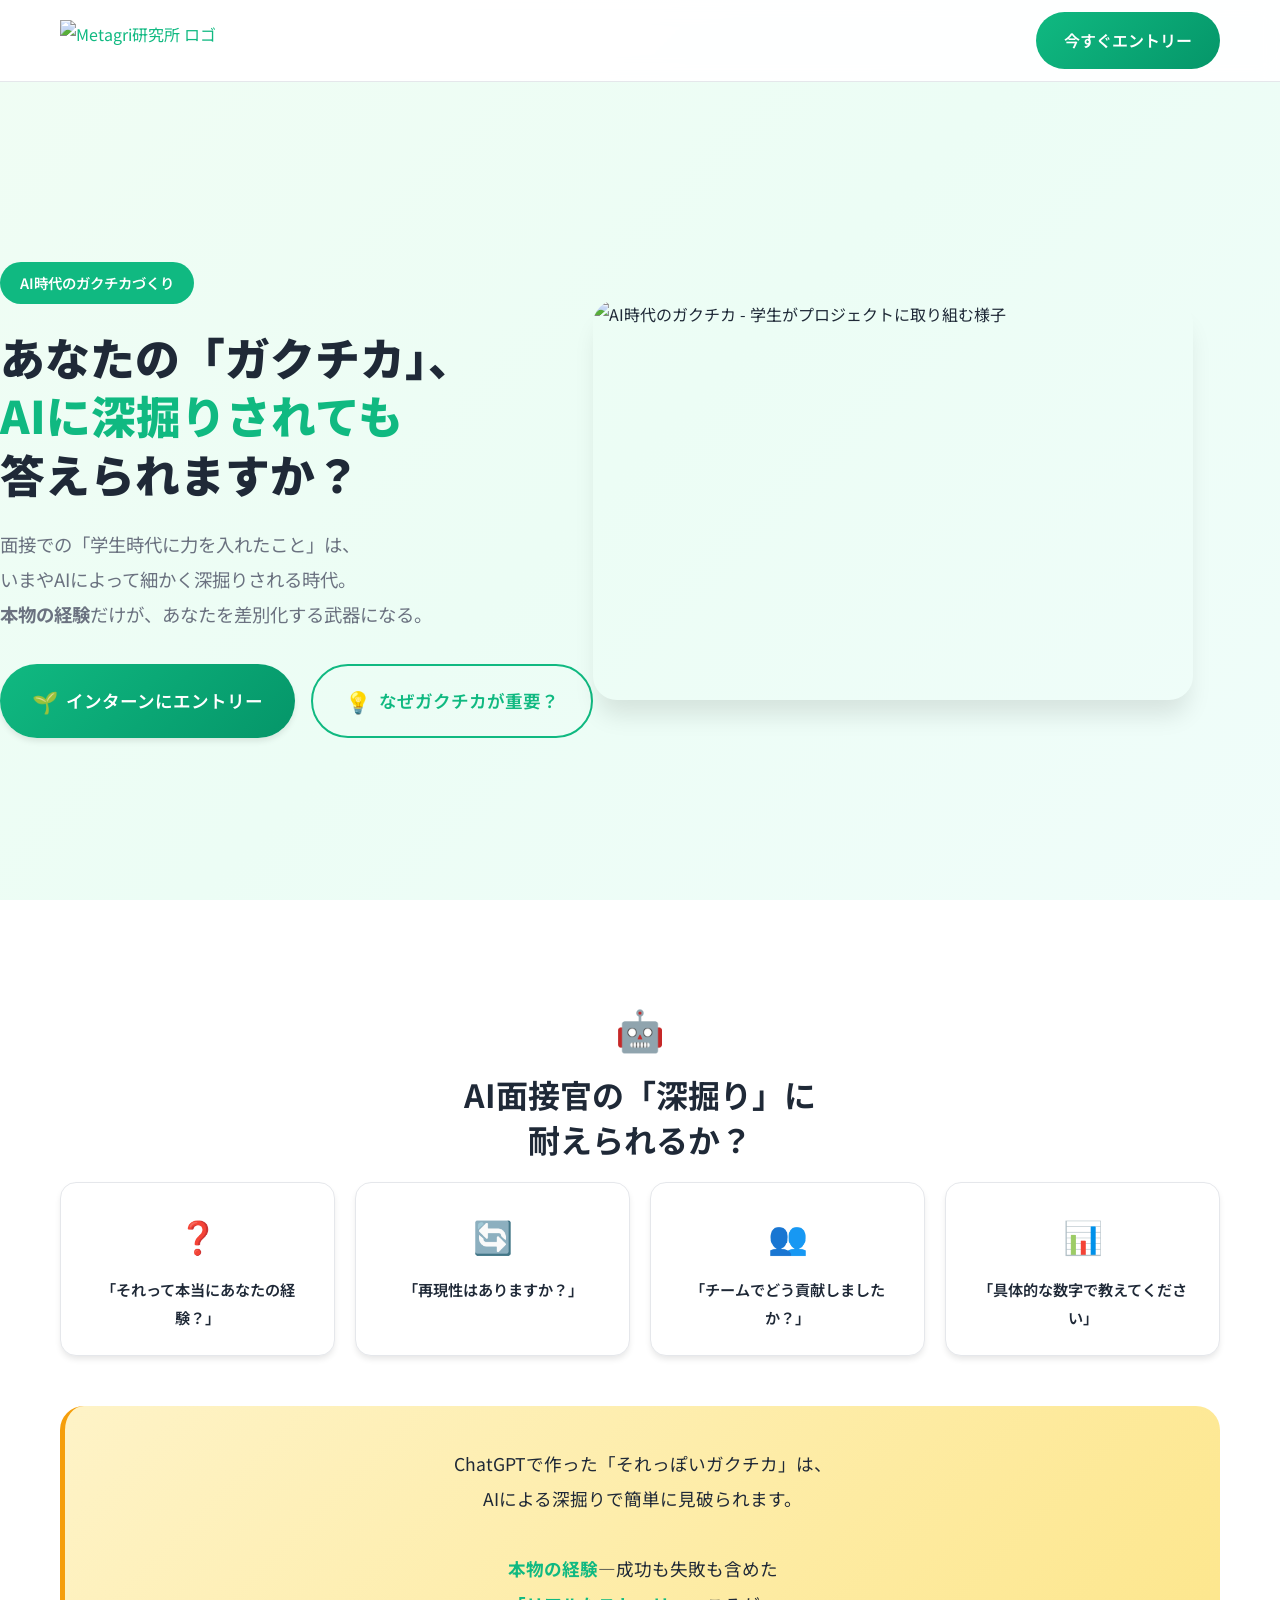
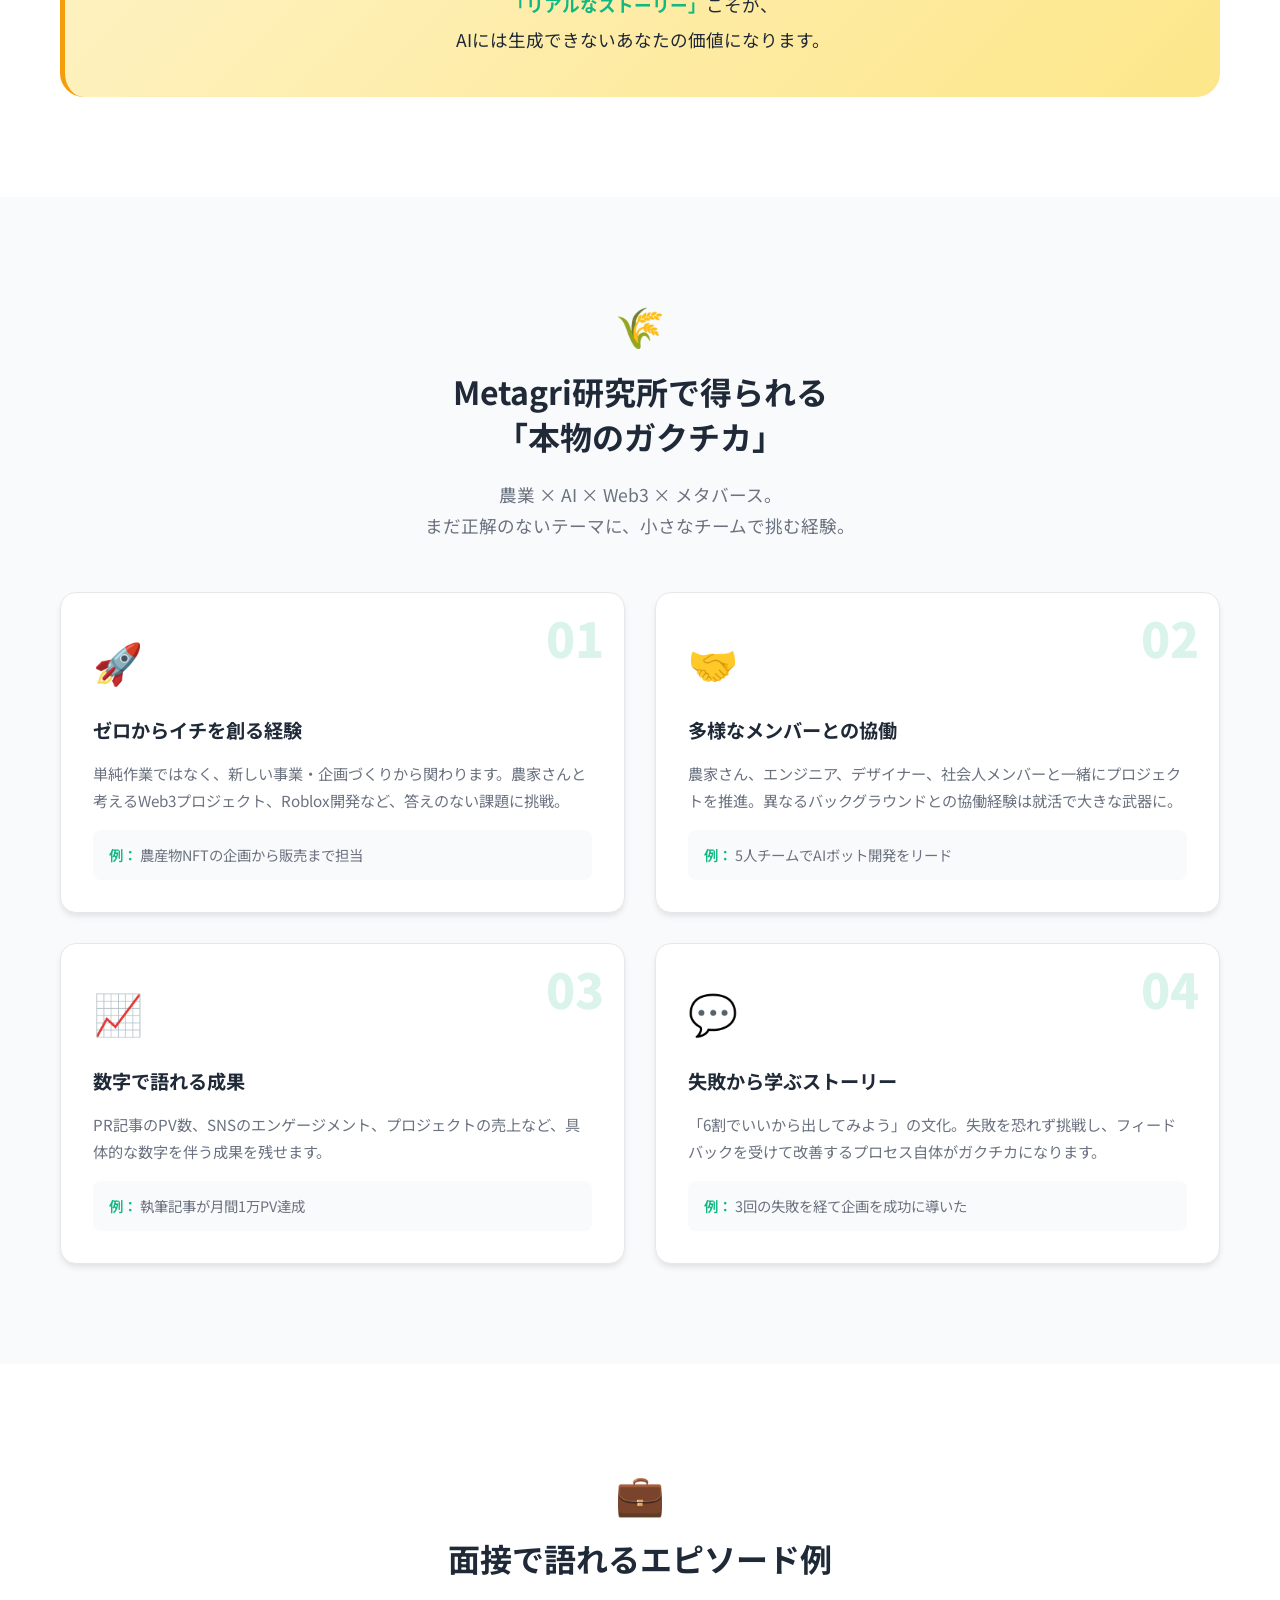
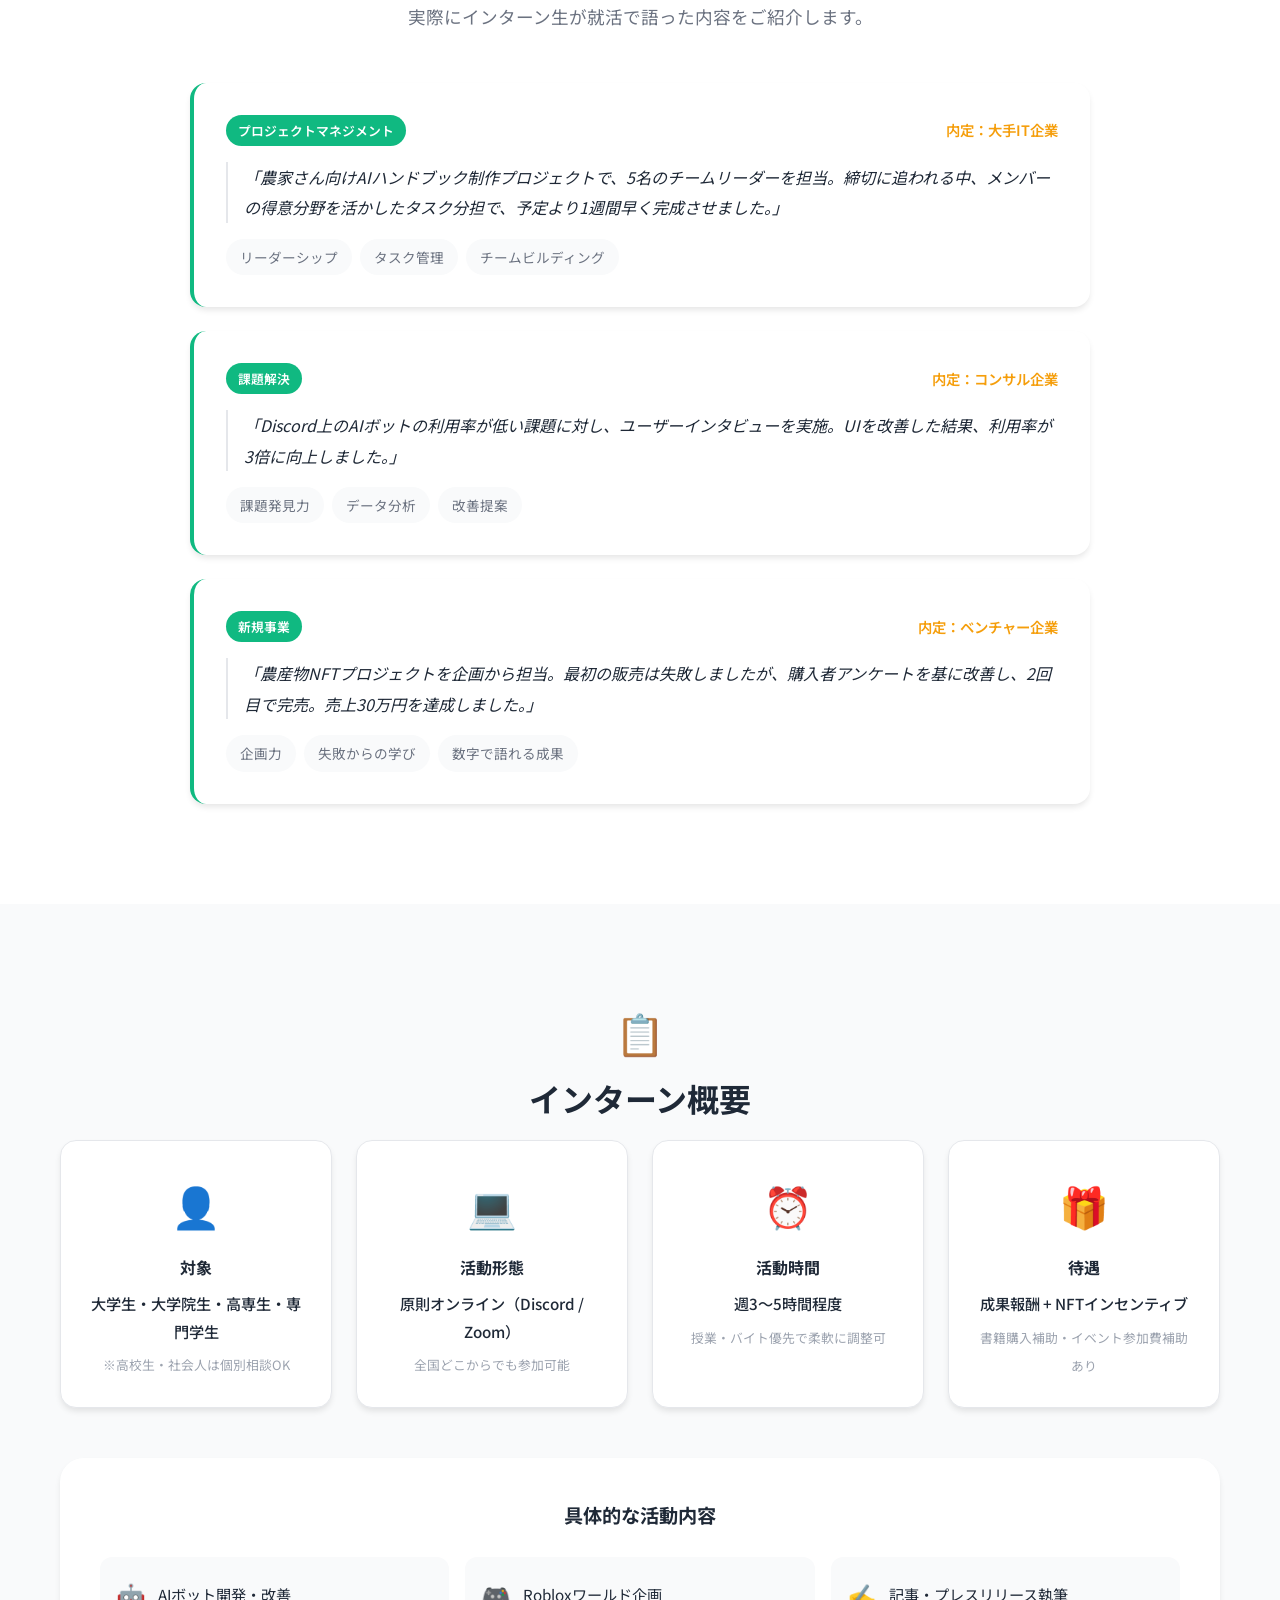
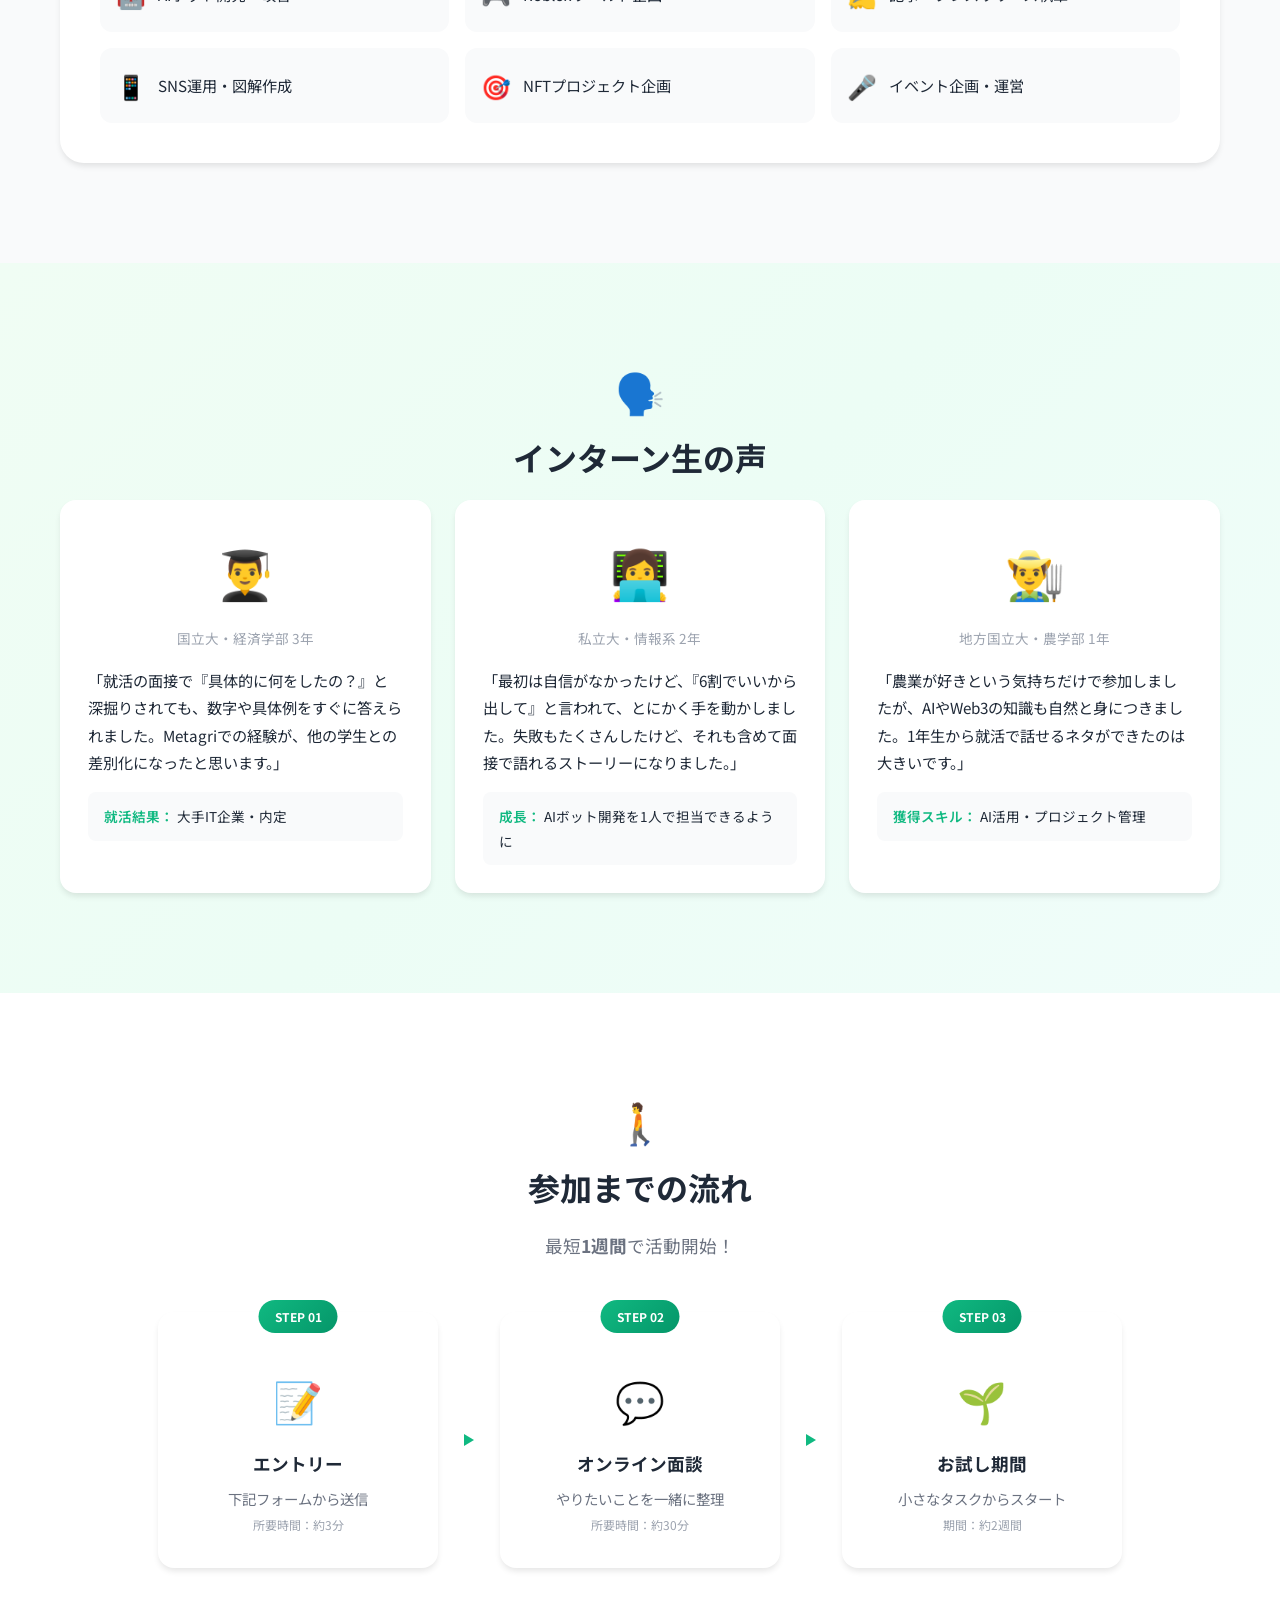
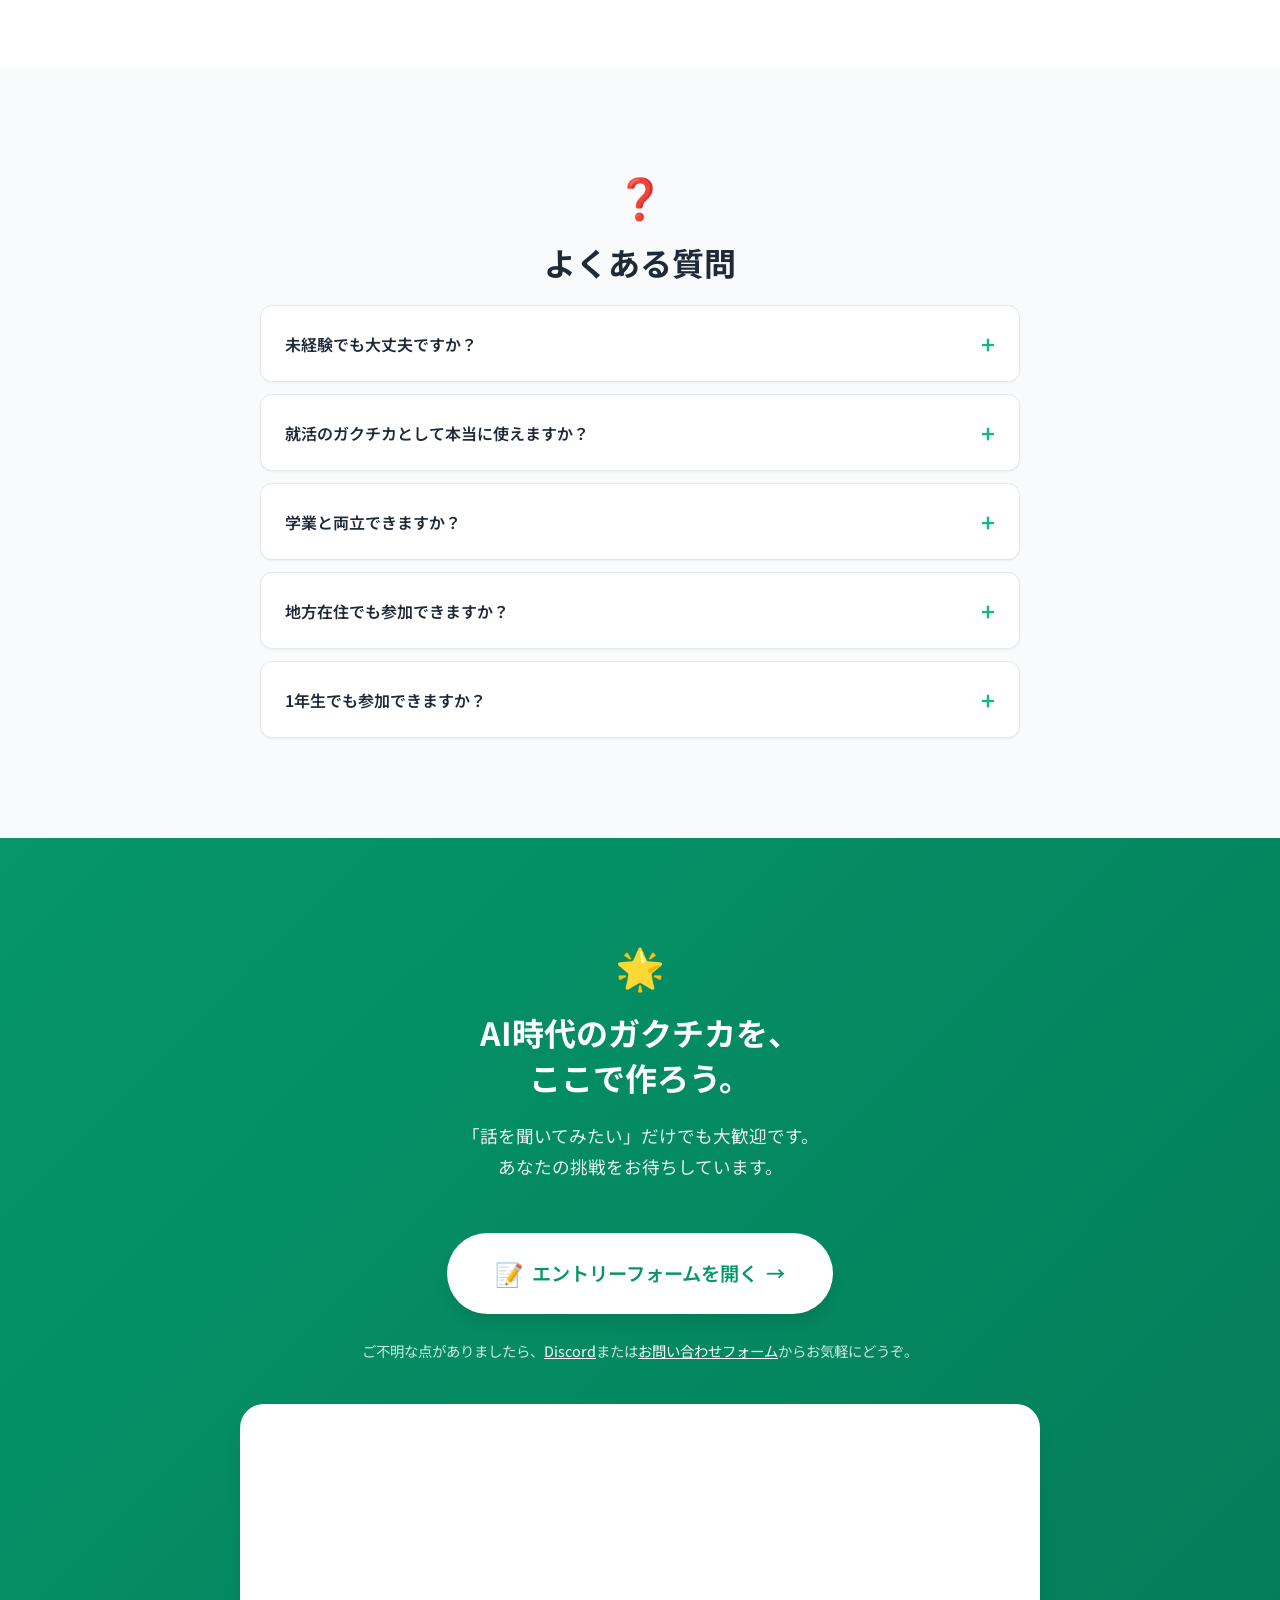
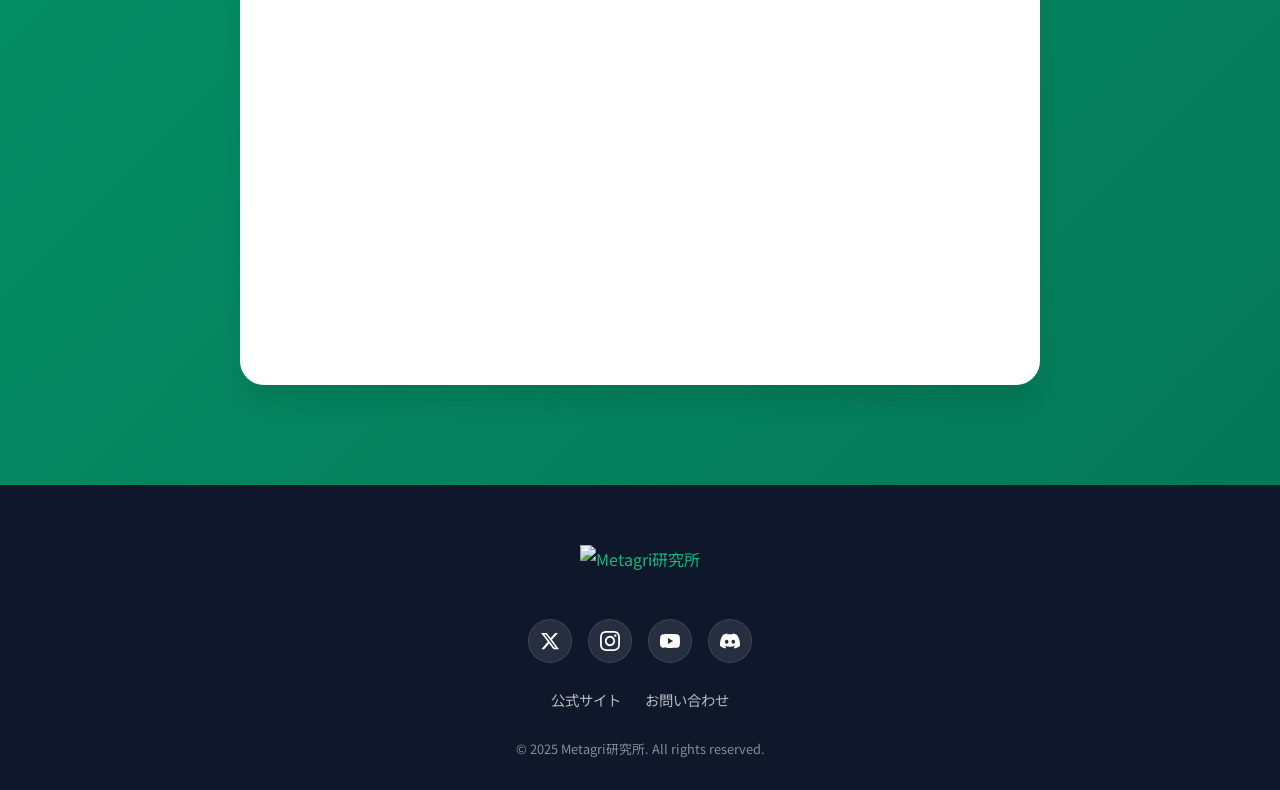
==== gakuchika-lp/index.html @ 8d885e93 "Add gakuchika LP for Vercel deployment New LP site for "AI時代のガクチカづくり" with: - index.html: Complete H" ====
<!DOCTYPE html>
<html lang="ja">
<head>
    <meta charset="UTF-8">
    <meta name="viewport" content="width=device-width, initial-scale=1.0, viewport-fit=cover">
    <meta name="theme-color" content="#10b981">

    <!-- SEO & Basic Meta -->
    <title>AI時代のガクチカづくり | Metagri研究所インターン</title>
    <meta name="description" content="AIに深掘りされても答えられる「本物のガクチカ」を。農業×AI×Web3の最前線で、成功も失敗も含めたリアルなストーリーを作りませんか？Metagri研究所の実践型インターン募集中。">
    <meta name="keywords" content="ガクチカ,インターン,農業,AI,Web3,就活,学生時代に力を入れたこと,Metagri">
    <link rel="canonical" href="https://gakuchika.metagri-labo.com/">
    <meta name="robots" content="index, follow, max-image-preview:large, max-snippet:-1, max-video-preview:-1">

    <!-- ファビコン設定 -->
    <link rel="icon" href="favicon.ico" type="image/x-icon">
    <link rel="icon" href="https://metagri-labo.com/wp-content/uploads/2025/06/7b4279d2e6a9adb876529df2fcc013c1.png" type="image/png">
    <link rel="apple-touch-icon" href="https://metagri-labo.com/wp-content/uploads/2025/06/7b4279d2e6a9adb876529df2fcc013c1.png">

    <!-- OGP (Open Graph Protocol) -->
    <meta property="og:title" content="AI時代のガクチカづくり | Metagri研究所インターン">
    <meta property="og:type" content="website">
    <meta property="og:url" content="https://gakuchika.metagri-labo.com/">
    <meta property="og:image" content="https://metagri-labo.com/wp-content/uploads/2025/12/9a6e4215eaa881688ca42432f5c3610c.jpeg">
    <meta property="og:description" content="AIに深掘りされても答えられる「本物のガクチカ」を。農業×AI×Web3の最前線で実践型インターン募集中。">
    <meta property="og:site_name" content="MetagriLabo">

    <!-- Twitter Card -->
    <meta name="twitter:card" content="summary_large_image">
    <meta name="twitter:title" content="AI時代のガクチカづくり | Metagri研究所インターン">
    <meta name="twitter:description" content="AIに深掘りされても答えられる「本物のガクチカ」を。農業×AI×Web3の最前線で実践型インターン募集中。">
    <meta name="twitter:image" content="https://metagri-labo.com/wp-content/uploads/2025/12/9a6e4215eaa881688ca42432f5c3610c.jpeg">

    <!-- パフォーマンス最適化 -->
    <link rel="dns-prefetch" href="https://metagri-labo.com">
    <link rel="preconnect" href="https://metagri-labo.com">
    <link rel="preconnect" href="https://fonts.googleapis.com">
    <link rel="preconnect" href="https://fonts.gstatic.com" crossorigin>

    <!-- Google Fonts -->
    <link href="https://fonts.googleapis.com/css2?family=Noto+Sans+JP:wght@400;500;700;900&display=swap" rel="stylesheet">

    <!-- 構造化データ（JSON-LD） - Organization Schema -->
    <script type="application/ld+json">
    {
      "@context": "https://schema.org",
      "@type": "Organization",
      "name": "Metagri研究所",
      "alternateName": "MetagriLabo",
      "url": "https://metagri-labo.com/",
      "logo": "https://metagri-labo.com/wp-content/uploads/2024/02/logo_metagri_green-2-e1707204625807.png",
      "description": "農業×AI×Web3で次世代の農業イノベーションを創造する研究組織",
      "sameAs": [
        "https://x.com/Metagrilabo",
        "https://www.instagram.com/metagrilabo/",
        "https://www.youtube.com/channel/UCAvDULnFToZUnMeMb_Ghhbg/"
      ],
      "contactPoint": {
        "@type": "ContactPoint",
        "contactType": "customer support",
        "url": "https://metagri-labo.com/contact/"
      }
    }
    </script>

    <!-- 構造化データ（JSON-LD） - JobPosting Schema -->
    <script type="application/ld+json">
    {
      "@context": "https://schema.org",
      "@type": "JobPosting",
      "title": "農業×AI実践インターン - AI時代のガクチカづくり",
      "description": "<p>Metagri研究所では、農業とAI、Web3を融合させた新しいビジネスを創造する大学生・大学院生向けの実践型インターンを募集しています。</p><p><b>主な活動内容:</b></p><ul><li>AIチャットボット開発・改善</li><li>Discord連携プロジェクト</li><li>SNS・コンテンツマーケティング</li><li>農家さんとの共創プロジェクト</li></ul><p>AI時代を「創造する側」になるための実践経験を積めます。</p>",
      "identifier": {
        "@type": "PropertyValue",
        "name": "Metagri研究所",
        "value": "gakuchika-intern-2025"
      },
      "datePosted": "2025-12-01",
      "validThrough": "2026-03-31",
      "employmentType": "INTERN",
      "hiringOrganization": {
        "@type": "Organization",
        "name": "Metagri研究所",
        "sameAs": "https://metagri-labo.com/",
        "logo": "https://metagri-labo.com/wp-content/uploads/2024/02/logo_metagri_green-2-e1707204625807.png"
      },
      "jobLocation": {
        "@type": "Place",
        "address": {
          "@type": "PostalAddress",
          "addressCountry": "JP"
        }
      },
      "jobLocationType": "TELECOMMUTE",
      "applicantLocationRequirements": {
        "@type": "Country",
        "name": "JP"
      },
      "baseSalary": {
        "@type": "MonetaryAmount",
        "currency": "JPY",
        "value": {
          "@type": "QuantitativeValue",
          "minValue": 1100,
          "maxValue": 2500,
          "unitText": "HOUR"
        }
      }
    }
    </script>

    <!-- パンくずリスト Schema -->
    <script type="application/ld+json">
    {
      "@context": "https://schema.org",
      "@type": "BreadcrumbList",
      "itemListElement": [
        {
          "@type": "ListItem",
          "position": 1,
          "name": "ホーム",
          "item": "https://metagri-labo.com/"
        },
        {
          "@type": "ListItem",
          "position": 2,
          "name": "インターン募集",
          "item": "https://metagri-labo.com/intern/"
        },
        {
          "@type": "ListItem",
          "position": 3,
          "name": "AI時代のガクチカづくり",
          "item": "https://gakuchika.metagri-labo.com/"
        }
      ]
    }
    </script>

    <link rel="stylesheet" href="style.css">
</head>
<body>

    <!-- ヘッダー -->
    <header class="site-header">
        <div class="header-container">
            <a href="https://metagri-labo.com/" target="_blank" class="logo-link" aria-label="Metagri研究所公式サイトへ">
                <img src="http://metagri-labo.com/wp-content/uploads/2024/07/e32fab8e2b2e9930531e7f8edffab72b.png" alt="Metagri研究所 ロゴ" class="logo-image">
            </a>
            <a href="#entry" class="btn btn-header">今すぐエントリー</a>
        </div>
    </header>

    <main>
        <!-- ヒーローセクション -->
        <section id="hero" class="hero-section">
            <div class="hero-content">
                <span class="hero-badge">AI時代のガクチカづくり</span>
                <h1 class="hero-title">
                    あなたの「ガクチカ」、<br>
                    <span class="highlight-text">AIに深掘りされても</span><br>
                    答えられますか？
                </h1>
                <p class="hero-description">
                    面接での「学生時代に力を入れたこと」は、<br>
                    いまやAIによって細かく深掘りされる時代。<br>
                    <strong>本物の経験</strong>だけが、あなたを差別化する武器になる。
                </p>
                <div class="hero-buttons">
                    <a href="#entry" class="btn btn-primary btn-large">
                        <span class="btn-icon">🌱</span>
                        インターンにエントリー
                    </a>
                    <a href="#why" class="btn btn-outline btn-large">
                        <span class="btn-icon">💡</span>
                        なぜガクチカが重要？
                    </a>
                </div>
            </div>
            <div class="hero-image">
                <img
                    src="https://metagri-labo.com/wp-content/uploads/2025/12/9a6e4215eaa881688ca42432f5c3610c.jpeg"
                    alt="AI時代のガクチカ - 学生がプロジェクトに取り組む様子"
                    width="600"
                    height="400"
                    loading="eager"
                >
            </div>
        </section>

        <!-- なぜガクチカが重要か -->
        <section id="why" class="section section-white">
            <div class="container">
                <h2 class="section-title">
                    <span class="title-icon">🤖</span>
                    AI面接官の「深掘り」に<br>耐えられるか？
                </h2>
                <div class="ai-questions">
                    <div class="question-card">
                        <div class="question-icon">❓</div>
                        <p class="question-text">「それって本当にあなたの経験？」</p>
                    </div>
                    <div class="question-card">
                        <div class="question-icon">🔄</div>
                        <p class="question-text">「再現性はありますか？」</p>
                    </div>
                    <div class="question-card">
                        <div class="question-icon">👥</div>
                        <p class="question-text">「チームでどう貢献しましたか？」</p>
                    </div>
                    <div class="question-card">
                        <div class="question-icon">📊</div>
                        <p class="question-text">「具体的な数字で教えてください」</p>
                    </div>
                </div>
                <div class="insight-box">
                    <p class="insight-text">
                        ChatGPTで作った「それっぽいガクチカ」は、<br>
                        AIによる深掘りで簡単に見破られます。<br><br>
                        <strong class="text-primary">本物の経験</strong>—成功も失敗も含めた<br>
                        <strong class="text-primary">「リアルなストーリー」</strong>こそが、<br>
                        AIには生成できないあなたの価値になります。
                    </p>
                </div>
            </div>
        </section>

        <!-- Metagriでの経験 -->
        <section id="experience" class="section section-gray">
            <div class="container">
                <h2 class="section-title">
                    <span class="title-icon">🌾</span>
                    Metagri研究所で得られる<br>「本物のガクチカ」
                </h2>
                <p class="section-lead">
                    農業 × AI × Web3 × メタバース。<br>
                    まだ正解のないテーマに、小さなチームで挑む経験。
                </p>

                <div class="experience-grid">
                    <article class="experience-card">
                        <div class="exp-number">01</div>
                        <div class="exp-icon">🚀</div>
                        <h3>ゼロからイチを創る経験</h3>
                        <p>単純作業ではなく、新しい事業・企画づくりから関わります。農家さんと考えるWeb3プロジェクト、Roblox開発など、答えのない課題に挑戦。</p>
                        <div class="exp-example">
                            <span class="example-label">例：</span>
                            <span class="example-text">農産物NFTの企画から販売まで担当</span>
                        </div>
                    </article>

                    <article class="experience-card">
                        <div class="exp-number">02</div>
                        <div class="exp-icon">🤝</div>
                        <h3>多様なメンバーとの協働</h3>
                        <p>農家さん、エンジニア、デザイナー、社会人メンバーと一緒にプロジェクトを推進。異なるバックグラウンドとの協働経験は就活で大きな武器に。</p>
                        <div class="exp-example">
                            <span class="example-label">例：</span>
                            <span class="example-text">5人チームでAIボット開発をリード</span>
                        </div>
                    </article>

                    <article class="experience-card">
                        <div class="exp-number">03</div>
                        <div class="exp-icon">📈</div>
                        <h3>数字で語れる成果</h3>
                        <p>PR記事のPV数、SNSのエンゲージメント、プロジェクトの売上など、具体的な数字を伴う成果を残せます。</p>
                        <div class="exp-example">
                            <span class="example-label">例：</span>
                            <span class="example-text">執筆記事が月間1万PV達成</span>
                        </div>
                    </article>

                    <article class="experience-card">
                        <div class="exp-number">04</div>
                        <div class="exp-icon">💬</div>
                        <h3>失敗から学ぶストーリー</h3>
                        <p>「6割でいいから出してみよう」の文化。失敗を恐れず挑戦し、フィードバックを受けて改善するプロセス自体がガクチカになります。</p>
                        <div class="exp-example">
                            <span class="example-label">例：</span>
                            <span class="example-text">3回の失敗を経て企画を成功に導いた</span>
                        </div>
                    </article>
                </div>
            </div>
        </section>

        <!-- 面接で語れるエピソード例 -->
        <section id="episodes" class="section section-white">
            <div class="container">
                <h2 class="section-title">
                    <span class="title-icon">💼</span>
                    面接で語れるエピソード例
                </h2>
                <p class="section-lead">
                    実際にインターン生が就活で語った内容をご紹介します。
                </p>

                <div class="episode-list">
                    <article class="episode-card">
                        <div class="episode-header">
                            <span class="episode-tag">プロジェクトマネジメント</span>
                            <span class="episode-result">内定：大手IT企業</span>
                        </div>
                        <blockquote class="episode-quote">
                            「農家さん向けAIハンドブック制作プロジェクトで、5名のチームリーダーを担当。締切に追われる中、メンバーの得意分野を活かしたタスク分担で、予定より1週間早く完成させました。」
                        </blockquote>
                        <div class="episode-points">
                            <span class="point-item">リーダーシップ</span>
                            <span class="point-item">タスク管理</span>
                            <span class="point-item">チームビルディング</span>
                        </div>
                    </article>

                    <article class="episode-card">
                        <div class="episode-header">
                            <span class="episode-tag">課題解決</span>
                            <span class="episode-result">内定：コンサル企業</span>
                        </div>
                        <blockquote class="episode-quote">
                            「Discord上のAIボットの利用率が低い課題に対し、ユーザーインタビューを実施。UIを改善した結果、利用率が3倍に向上しました。」
                        </blockquote>
                        <div class="episode-points">
                            <span class="point-item">課題発見力</span>
                            <span class="point-item">データ分析</span>
                            <span class="point-item">改善提案</span>
                        </div>
                    </article>

                    <article class="episode-card">
                        <div class="episode-header">
                            <span class="episode-tag">新規事業</span>
                            <span class="episode-result">内定：ベンチャー企業</span>
                        </div>
                        <blockquote class="episode-quote">
                            「農産物NFTプロジェクトを企画から担当。最初の販売は失敗しましたが、購入者アンケートを基に改善し、2回目で完売。売上30万円を達成しました。」
                        </blockquote>
                        <div class="episode-points">
                            <span class="point-item">企画力</span>
                            <span class="point-item">失敗からの学び</span>
                            <span class="point-item">数字で語れる成果</span>
                        </div>
                    </article>
                </div>
            </div>
        </section>

        <!-- インターン概要 -->
        <section id="overview" class="section section-gray">
            <div class="container">
                <h2 class="section-title">
                    <span class="title-icon">📋</span>
                    インターン概要
                </h2>

                <div class="overview-grid">
                    <div class="overview-card">
                        <div class="ov-icon">👤</div>
                        <h3>対象</h3>
                        <p>大学生・大学院生・高専生・専門学生</p>
                        <small>※高校生・社会人は個別相談OK</small>
                    </div>
                    <div class="overview-card">
                        <div class="ov-icon">💻</div>
                        <h3>活動形態</h3>
                        <p>原則オンライン（Discord / Zoom）</p>
                        <small>全国どこからでも参加可能</small>
                    </div>
                    <div class="overview-card">
                        <div class="ov-icon">⏰</div>
                        <h3>活動時間</h3>
                        <p>週3〜5時間程度</p>
                        <small>授業・バイト優先で柔軟に調整可</small>
                    </div>
                    <div class="overview-card">
                        <div class="ov-icon">🎁</div>
                        <h3>待遇</h3>
                        <p>成果報酬 + NFTインセンティブ</p>
                        <small>書籍購入補助・イベント参加費補助あり</small>
                    </div>
                </div>

                <div class="activities-section">
                    <h3 class="activities-title">具体的な活動内容</h3>
                    <div class="activities-grid">
                        <div class="activity-item">
                            <span class="act-icon">🤖</span>
                            <span class="act-text">AIボット開発・改善</span>
                        </div>
                        <div class="activity-item">
                            <span class="act-icon">🎮</span>
                            <span class="act-text">Robloxワールド企画</span>
                        </div>
                        <div class="activity-item">
                            <span class="act-icon">✍️</span>
                            <span class="act-text">記事・プレスリリース執筆</span>
                        </div>
                        <div class="activity-item">
                            <span class="act-icon">📱</span>
                            <span class="act-text">SNS運用・図解作成</span>
                        </div>
                        <div class="activity-item">
                            <span class="act-icon">🎯</span>
                            <span class="act-text">NFTプロジェクト企画</span>
                        </div>
                        <div class="activity-item">
                            <span class="act-icon">🎤</span>
                            <span class="act-text">イベント企画・運営</span>
                        </div>
                    </div>
                </div>
            </div>
        </section>

        <!-- インターン生の声 -->
        <section id="voices" class="section section-green">
            <div class="container">
                <h2 class="section-title dark-title">
                    <span class="title-icon">🗣️</span>
                    インターン生の声
                </h2>

                <div class="voices-grid">
                    <article class="voice-card">
                        <div class="voice-avatar">👨‍🎓</div>
                        <div class="voice-meta">国立大・経済学部 3年</div>
                        <blockquote class="voice-comment">
                            「就活の面接で『具体的に何をしたの？』と深掘りされても、数字や具体例をすぐに答えられました。Metagriでの経験が、他の学生との差別化になったと思います。」
                        </blockquote>
                        <div class="voice-result">
                            <span class="result-label">就活結果：</span>
                            <span class="result-text">大手IT企業・内定</span>
                        </div>
                    </article>

                    <article class="voice-card">
                        <div class="voice-avatar">👩‍💻</div>
                        <div class="voice-meta">私立大・情報系 2年</div>
                        <blockquote class="voice-comment">
                            「最初は自信がなかったけど、『6割でいいから出して』と言われて、とにかく手を動かしました。失敗もたくさんしたけど、それも含めて面接で語れるストーリーになりました。」
                        </blockquote>
                        <div class="voice-result">
                            <span class="result-label">成長：</span>
                            <span class="result-text">AIボット開発を1人で担当できるように</span>
                        </div>
                    </article>

                    <article class="voice-card">
                        <div class="voice-avatar">👨‍🌾</div>
                        <div class="voice-meta">地方国立大・農学部 1年</div>
                        <blockquote class="voice-comment">
                            「農業が好きという気持ちだけで参加しましたが、AIやWeb3の知識も自然と身につきました。1年生から就活で話せるネタができたのは大きいです。」
                        </blockquote>
                        <div class="voice-result">
                            <span class="result-label">獲得スキル：</span>
                            <span class="result-text">AI活用・プロジェクト管理</span>
                        </div>
                    </article>
                </div>
            </div>
        </section>

        <!-- 参加の流れ -->
        <section id="flow" class="section section-white">
            <div class="container">
                <h2 class="section-title">
                    <span class="title-icon">🚶</span>
                    参加までの流れ
                </h2>
                <p class="section-lead">
                    最短<strong>1週間</strong>で活動開始！
                </p>

                <div class="flow-steps">
                    <div class="step">
                        <div class="step-number">STEP 01</div>
                        <div class="step-icon">📝</div>
                        <h3>エントリー</h3>
                        <p>下記フォームから送信<br><small>所要時間：約3分</small></p>
                    </div>
                    <div class="step-arrow"></div>
                    <div class="step">
                        <div class="step-number">STEP 02</div>
                        <div class="step-icon">💬</div>
                        <h3>オンライン面談</h3>
                        <p>やりたいことを一緒に整理<br><small>所要時間：約30分</small></p>
                    </div>
                    <div class="step-arrow"></div>
                    <div class="step">
                        <div class="step-number">STEP 03</div>
                        <div class="step-icon">🌱</div>
                        <h3>お試し期間</h3>
                        <p>小さなタスクからスタート<br><small>期間：約2週間</small></p>
                    </div>
                </div>
            </div>
        </section>

        <!-- FAQ -->
        <section id="faq" class="section section-gray">
            <div class="container container-narrow">
                <h2 class="section-title">
                    <span class="title-icon">❓</span>
                    よくある質問
                </h2>

                <div class="faq-list">
                    <div class="faq-item">
                        <button class="faq-question" aria-expanded="false">
                            <span>未経験でも大丈夫ですか？</span>
                            <span class="faq-icon">+</span>
                        </button>
                        <div class="faq-answer">
                            <p><strong>はい、大丈夫です！</strong>「学びたい」という意欲を最重視しています。AIもWeb3も農業も初めてという方が多く参加しています。</p>
                        </div>
                    </div>

                    <div class="faq-item">
                        <button class="faq-question" aria-expanded="false">
                            <span>就活のガクチカとして本当に使えますか？</span>
                            <span class="faq-icon">+</span>
                        </button>
                        <div class="faq-answer">
                            <p><strong>実際に多くの先輩が就活で活用しています。</strong>「具体的な数字」「チームでの役割」「失敗から学んだこと」など、面接官が聞きたい要素が自然と揃います。</p>
                        </div>
                    </div>

                    <div class="faq-item">
                        <button class="faq-question" aria-expanded="false">
                            <span>学業と両立できますか？</span>
                            <span class="faq-icon">+</span>
                        </button>
                        <div class="faq-answer">
                            <p><strong>可能です。</strong>週3〜5時間が目安で、テスト期間や就活期間は柔軟に調整できます。学業を最優先にしてください。</p>
                        </div>
                    </div>

                    <div class="faq-item">
                        <button class="faq-question" aria-expanded="false">
                            <span>地方在住でも参加できますか？</span>
                            <span class="faq-icon">+</span>
                        </button>
                        <div class="faq-answer">
                            <p><strong>はい、完全オンラインで活動可能です。</strong>Discordを中心にコミュニケーションを取るため、場所を選びません。</p>
                        </div>
                    </div>

                    <div class="faq-item">
                        <button class="faq-question" aria-expanded="false">
                            <span>1年生でも参加できますか？</span>
                            <span class="faq-icon">+</span>
                        </button>
                        <div class="faq-answer">
                            <p><strong>もちろん歓迎です！</strong>早くから経験を積むことで、就活時に強力なガクチカを持つことができます。</p>
                        </div>
                    </div>
                </div>
            </div>
        </section>

        <!-- エントリー -->
        <section id="entry" class="section section-cta">
            <div class="container">
                <h2 class="section-title white-title">
                    <span class="title-icon">🌟</span>
                    AI時代のガクチカを、<br>ここで作ろう。
                </h2>
                <p class="section-lead white-lead">
                    「話を聞いてみたい」だけでも大歓迎です。<br>
                    あなたの挑戦をお待ちしています。
                </p>

                <div class="cta-button-wrapper">
                    <a
                        href="https://airtable.com/appPPewGpuBwRWIU3/shrkBKIBffur9GZu4"
                        target="_blank"
                        rel="noopener noreferrer"
                        class="btn btn-white btn-xl"
                    >
                        <span class="btn-icon">📝</span>
                        エントリーフォームを開く
                        <span class="btn-arrow">→</span>
                    </a>
                </div>

                <p class="cta-note">
                    ご不明な点がありましたら、<a href="https://discord.gg/hyw3AkKa8e" target="_blank" rel="noopener">Discord</a>または<a href="https://metagri-labo.com/contact/" target="_blank" rel="noopener">お問い合わせフォーム</a>からお気軽にどうぞ。
                </p>

                <div class="iframe-wrapper">
                    <iframe
                        class="airtable-embed"
                        src="https://airtable.com/embed/appPPewGpuBwRWIU3/shrvWezoyaYUziuRw"
                        frameborder="0"
                        width="100%"
                        height="533"
                        title="エントリーフォーム"
                        loading="lazy"
                    ></iframe>
                </div>
            </div>
        </section>
    </main>

    <!-- フッター -->
    <footer class="site-footer">
        <div class="footer-container">
            <div class="footer-logo">
                <a href="https://metagri-labo.com/" target="_blank" class="logo-link" aria-label="Metagri研究所公式サイトへ">
                    <img src="https://metagri-labo.com/wp-content/uploads/2025/06/7b4279d2e6a9adb876529df2fcc013c1.png" alt="Metagri研究所" class="footer-logo-img">
                </a>
            </div>

            <div class="social-links">
                <a href="https://x.com/Metagrilabo" target="_blank" aria-label="X (Twitter)" class="social-icon">
                    <svg fill="currentColor" viewBox="0 0 24 24"><path d="M18.244 2.25h3.308l-7.227 8.26 8.502 11.24H16.17l-5.214-6.817L4.99 21.75H1.68l7.73-8.835L1.254 2.25H8.08l4.713 6.231zm-1.161 17.52h1.833L7.084 4.126H5.117z"/></svg>
                </a>
                <a href="https://www.instagram.com/metagrilabo/" target="_blank" aria-label="Instagram" class="social-icon">
                    <svg fill="currentColor" viewBox="0 0 24 24"><path d="M12 2.163c3.204 0 3.584.012 4.85.07 3.252.148 4.771 1.691 4.919 4.919.058 1.265.069 1.645.069 4.849 0 3.205-.012 3.584-.069 4.849-.149 3.225-1.664 4.771-4.919 4.919-1.266.058-1.644.07-4.85.07-3.204 0-3.584-.012-4.849-.07-3.26-.149-4.771-1.699-4.919-4.92-.058-1.265-.07-1.644-.07-4.849 0-3.204.013-3.583.07-4.849.149-3.227 1.664-4.771 4.919-4.919 1.266-.057 1.645-.069 4.849-.069zm0-2.163c-3.259 0-3.667.014-4.947.072-4.358.2-6.78 2.618-6.98 6.98-.059 1.281-.073 1.689-.073 4.948 0 3.259.014 3.668.072 4.948.2 4.358 2.618 6.78 6.98 6.98 1.281.058 1.689.072 4.948.072 3.259 0 3.668-.014 4.948-.072 4.354-.2 6.782-2.618 6.979-6.98.059-1.28.073-1.689.073-4.948 0-3.259-.014-3.667-.072-4.947-.196-4.354-2.617-6.78-6.979-6.98-1.281-.059-1.69-.073-4.949-.073zm0 5.838c-3.403 0-6.162 2.759-6.162 6.162s2.759 6.163 6.162 6.163 6.162-2.759 6.162-6.163c0-3.403-2.759-6.162-6.162-6.162zm0 10.162c-2.209 0-4-1.79-4-4 0-2.209 1.791-4 4-4s4 1.791 4 4c0 2.21-1.791 4-4 4zm6.406-11.845c-.796 0-1.441.645-1.441 1.44s.645 1.44 1.441 1.44c.795 0 1.439-.645 1.439-1.44s-.644-1.44-1.439-1.44z"/></svg>
                </a>
                <a href="https://www.youtube.com/channel/UCAvDULnFToZUnMeMb_Ghhbg/" target="_blank" aria-label="YouTube" class="social-icon">
                    <svg fill="currentColor" viewBox="0 0 24 24"><path d="M23.498 6.186a3.016 3.016 0 0 0-2.122-2.136C19.505 3.545 12 3.545 12 3.545s-7.505 0-9.377.505A3.017 3.017 0 0 0 .502 6.186C0 8.07 0 12 0 12s0 3.93.502 5.814a3.016 3.016 0 0 0 2.122 2.136c1.871.505 9.376.505 9.376.505s7.505 0 9.377-.505a3.015 3.015 0 0 0 2.122-2.136C24 15.93 24 12 24 12s0-3.93-.502-5.814zM9.545 15.568V8.432L15.818 12l-6.273 3.568z"/></svg>
                </a>
                <a href="https://discord.gg/hyw3AkKa8e" target="_blank" aria-label="Discord" class="social-icon">
                    <svg fill="currentColor" viewBox="0 0 24 24"><path d="M20.317 4.3698a19.7913 19.7913 0 00-4.8851-1.5152.0741.0741 0 00-.0785.0371c-.211.3753-.4447.8648-.6083 1.2495-1.8447-.2762-3.68-.2762-5.4868 0-.1636-.3933-.4058-.8742-.6177-1.2495a.077.077 0 00-.0785-.037 19.7363 19.7363 0 00-4.8852 1.515.0699.0699 0 00-.0321.0277C.5334 9.0458-.319 13.5799.0992 18.0578a.0824.0824 0 00.0312.0561c2.0528 1.5076 4.0413 2.4228 5.9929 3.0294a.0777.0777 0 00.0842-.0276c.4616-.6304.8731-1.2952 1.226-1.9942a.076.076 0 00-.0416-.1057c-.6528-.2476-1.2743-.5495-1.8722-.8923a.077.077 0 01-.0076-.1277c.1258-.0943.2517-.1923.3718-.2914a.0743.0743 0 01.0776-.0105c3.9278 1.7933 8.18 1.7933 12.0614 0a.0739.0739 0 01.0785.0095c.1202.099.246.1981.3728.2924a.077.077 0 01-.0066.1276 12.2986 12.2986 0 01-1.873.8914.0766.0766 0 00-.0407.1067c.3604.698.7719 1.3628 1.225 1.9932a.076.076 0 00.0842.0286c1.961-.6067 3.9495-1.5219 6.0023-3.0294a.077.077 0 00.0313-.0552c.5004-5.177-.8382-9.6739-3.5485-13.6604a.061.061 0 00-.0312-.0286zM8.02 15.3312c-1.1825 0-2.1569-1.0857-2.1569-2.419 0-1.3332.9555-2.4189 2.157-2.4189 1.2108 0 2.1757 1.0952 2.1568 2.419 0 1.3332-.9555 2.4189-2.1569 2.4189zm7.9748 0c-1.1825 0-2.1569-1.0857-2.1569-2.419 0-1.3332.9554-2.4189 2.1569-2.4189 1.2108 0 2.1757 1.0952 2.1568 2.419 0 1.3332-.946 2.4189-2.1568 2.4189Z"/></svg>
                </a>
            </div>

            <div class="footer-links">
                <a href="https://metagri-labo.com/" target="_blank">公式サイト</a>
                <a href="https://metagri-labo.com/contact/" target="_blank">お問い合わせ</a>
            </div>

            <p class="copyright">© 2025 Metagri研究所. All rights reserved.</p>
        </div>
    </footer>

    <script src="script.js"></script>
</body>
</html>
---- gakuchika-lp/style.css ----
/* ==========================================================================
   AI時代のガクチカづくり - Metagri研究所インターンLP
   ========================================================================== */

/* --------------------------------------------------------------------------
   CSS Variables
   -------------------------------------------------------------------------- */
:root {
    --color-primary: #10b981;
    --color-primary-dark: #059669;
    --color-primary-light: #34d399;
    --color-secondary: #1e3a5f;
    --color-accent: #f59e0b;
    --color-text: #1f2937;
    --color-text-light: #6b7280;
    --color-text-muted: #9ca3af;
    --color-bg-white: #ffffff;
    --color-bg-gray: #f9fafb;
    --color-bg-dark: #0f172a;
    --color-border: #e5e7eb;
    --gradient-primary: linear-gradient(135deg, #10b981 0%, #059669 100%);
    --gradient-hero: linear-gradient(135deg, #f0fdf4 0%, #ecfdf5 50%, #f0fdfa 100%);
    --gradient-cta: linear-gradient(135deg, #059669 0%, #047857 100%);
    --shadow-sm: 0 1px 2px rgba(0, 0, 0, 0.05);
    --shadow-md: 0 4px 6px -1px rgba(0, 0, 0, 0.1);
    --shadow-lg: 0 10px 15px -3px rgba(0, 0, 0, 0.1);
    --shadow-xl: 0 20px 25px -5px rgba(0, 0, 0, 0.1);
    --radius-sm: 8px;
    --radius-md: 12px;
    --radius-lg: 16px;
    --radius-xl: 24px;
    --radius-full: 9999px;
}

/* --------------------------------------------------------------------------
   Reset & Base
   -------------------------------------------------------------------------- */
*,
*::before,
*::after {
    box-sizing: border-box;
    margin: 0;
    padding: 0;
}

html {
    scroll-behavior: smooth;
    font-size: 16px;
}

body {
    font-family: 'Noto Sans JP', -apple-system, BlinkMacSystemFont, 'Segoe UI', sans-serif;
    line-height: 1.8;
    color: var(--color-text);
    background-color: var(--color-bg-white);
    -webkit-font-smoothing: antialiased;
}

img {
    max-width: 100%;
    height: auto;
    display: block;
}

a {
    color: var(--color-primary);
    text-decoration: none;
    transition: all 0.3s ease;
}

a:hover {
    color: var(--color-primary-dark);
}

ul, ol {
    list-style: none;
}

button {
    font-family: inherit;
    cursor: pointer;
    border: none;
    background: none;
}

/* --------------------------------------------------------------------------
   Layout
   -------------------------------------------------------------------------- */
.container {
    max-width: 1200px;
    margin: 0 auto;
    padding: 0 20px;
}

.container-narrow {
    max-width: 800px;
}

.section {
    padding: 100px 0;
}

@media (max-width: 768px) {
    .section {
        padding: 60px 0;
    }
}

.section-white {
    background-color: var(--color-bg-white);
}

.section-gray {
    background-color: var(--color-bg-gray);
}

.section-green {
    background: var(--gradient-hero);
}

.section-cta {
    background: var(--gradient-cta);
}

/* --------------------------------------------------------------------------
   Header
   -------------------------------------------------------------------------- */
.site-header {
    position: fixed;
    top: 0;
    left: 0;
    right: 0;
    z-index: 1000;
    background: rgba(255, 255, 255, 0.95);
    backdrop-filter: blur(10px);
    border-bottom: 1px solid var(--color-border);
    padding: 12px 0;
}

.header-container {
    max-width: 1200px;
    margin: 0 auto;
    padding: 0 20px;
    display: flex;
    justify-content: space-between;
    align-items: center;
}

.logo-link {
    display: flex;
    align-items: center;
}

.logo-image {
    height: 40px;
    width: auto;
}

.btn-header {
    padding: 10px 24px;
    background: var(--gradient-primary);
    color: #fff;
    border-radius: var(--radius-full);
    font-weight: 600;
    font-size: 0.9rem;
    transition: all 0.3s ease;
}

.btn-header:hover {
    transform: translateY(-2px);
    box-shadow: var(--shadow-lg);
    color: #fff;
}

/* --------------------------------------------------------------------------
   Buttons
   -------------------------------------------------------------------------- */
.btn {
    display: inline-flex;
    align-items: center;
    justify-content: center;
    gap: 8px;
    padding: 14px 28px;
    border-radius: var(--radius-full);
    font-weight: 600;
    font-size: 1rem;
    transition: all 0.3s ease;
    cursor: pointer;
}

.btn-primary {
    background: var(--gradient-primary);
    color: #fff;
    box-shadow: var(--shadow-md);
}

.btn-primary:hover {
    transform: translateY(-3px);
    box-shadow: var(--shadow-xl);
    color: #fff;
}

.btn-outline {
    background: transparent;
    color: var(--color-primary);
    border: 2px solid var(--color-primary);
}

.btn-outline:hover {
    background: var(--color-primary);
    color: #fff;
    transform: translateY(-3px);
}

.btn-white {
    background: #fff;
    color: var(--color-primary-dark);
    box-shadow: var(--shadow-lg);
}

.btn-white:hover {
    transform: translateY(-3px);
    box-shadow: var(--shadow-xl);
    color: var(--color-primary-dark);
}

.btn-large {
    padding: 16px 32px;
    font-size: 1.1rem;
}

.btn-xl {
    padding: 20px 48px;
    font-size: 1.2rem;
}

.btn-icon {
    font-size: 1.2em;
}

.btn-arrow {
    transition: transform 0.3s ease;
}

.btn:hover .btn-arrow {
    transform: translateX(5px);
}

/* --------------------------------------------------------------------------
   Hero Section
   -------------------------------------------------------------------------- */
.hero-section {
    min-height: 100vh;
    padding-top: 100px;
    display: flex;
    align-items: center;
    background: var(--gradient-hero);
}

.hero-section .container {
    display: grid;
    grid-template-columns: 1fr 1fr;
    gap: 60px;
    align-items: center;
    max-width: 1200px;
    margin: 0 auto;
    padding: 40px 20px;
}

.hero-content {
    animation: fadeInUp 1s ease-out;
}

@keyframes fadeInUp {
    from {
        opacity: 0;
        transform: translateY(30px);
    }
    to {
        opacity: 1;
        transform: translateY(0);
    }
}

.hero-badge {
    display: inline-block;
    background: var(--color-primary);
    color: #fff;
    padding: 8px 20px;
    border-radius: var(--radius-full);
    font-size: 0.9rem;
    font-weight: 600;
    margin-bottom: 24px;
}

.hero-title {
    font-size: 2.8rem;
    font-weight: 900;
    line-height: 1.3;
    margin-bottom: 24px;
    color: var(--color-text);
}

.highlight-text {
    color: var(--color-primary);
}

.hero-description {
    font-size: 1.15rem;
    color: var(--color-text-light);
    margin-bottom: 32px;
    line-height: 1.9;
}

.hero-buttons {
    display: flex;
    flex-wrap: wrap;
    gap: 16px;
}

.hero-image {
    animation: fadeInRight 1s ease-out 0.3s both;
}

@keyframes fadeInRight {
    from {
        opacity: 0;
        transform: translateX(30px);
    }
    to {
        opacity: 1;
        transform: translateX(0);
    }
}

.hero-image img {
    border-radius: var(--radius-xl);
    box-shadow: var(--shadow-xl);
}

@media (max-width: 968px) {
    .hero-section .container {
        grid-template-columns: 1fr;
        gap: 40px;
    }

    .hero-title {
        font-size: 2rem;
    }

    .hero-image {
        order: -1;
    }

    .hero-buttons {
        flex-direction: column;
    }
}

/* --------------------------------------------------------------------------
   Section Titles
   -------------------------------------------------------------------------- */
.section-title {
    font-size: 2rem;
    font-weight: 700;
    text-align: center;
    margin-bottom: 20px;
    line-height: 1.4;
    color: var(--color-text);
}

.title-icon {
    display: block;
    font-size: 2.5rem;
    margin-bottom: 16px;
}

.section-lead {
    font-size: 1.1rem;
    color: var(--color-text-light);
    text-align: center;
    margin-bottom: 50px;
    line-height: 1.8;
}

.dark-title {
    color: var(--color-text);
}

.white-title {
    color: #fff;
}

.white-lead {
    color: rgba(255, 255, 255, 0.9);
}

.text-primary {
    color: var(--color-primary);
}

@media (max-width: 768px) {
    .section-title {
        font-size: 1.6rem;
    }

    .section-title br {
        display: none;
    }
}

/* --------------------------------------------------------------------------
   AI Questions Section
   -------------------------------------------------------------------------- */
.ai-questions {
    display: grid;
    grid-template-columns: repeat(4, 1fr);
    gap: 20px;
    margin-bottom: 50px;
}

.question-card {
    background: #fff;
    border-radius: var(--radius-lg);
    padding: 24px;
    text-align: center;
    box-shadow: var(--shadow-md);
    border: 1px solid var(--color-border);
    transition: all 0.3s ease;
}

.question-card:hover {
    transform: translateY(-5px);
    box-shadow: var(--shadow-lg);
}

.question-icon {
    font-size: 2rem;
    margin-bottom: 12px;
}

.question-text {
    font-size: 0.95rem;
    font-weight: 600;
    color: var(--color-text);
}

@media (max-width: 968px) {
    .ai-questions {
        grid-template-columns: repeat(2, 1fr);
    }
}

@media (max-width: 480px) {
    .ai-questions {
        grid-template-columns: 1fr;
    }
}

.insight-box {
    background: linear-gradient(135deg, #fef3c7 0%, #fde68a 100%);
    border-radius: var(--radius-xl);
    padding: 40px;
    text-align: center;
    border-left: 5px solid var(--color-accent);
}

.insight-text {
    font-size: 1.1rem;
    line-height: 2;
    color: var(--color-text);
}

/* --------------------------------------------------------------------------
   Experience Section
   -------------------------------------------------------------------------- */
.experience-grid {
    display: grid;
    grid-template-columns: repeat(2, 1fr);
    gap: 30px;
}

.experience-card {
    background: #fff;
    border-radius: var(--radius-lg);
    padding: 32px;
    position: relative;
    box-shadow: var(--shadow-md);
    border: 1px solid var(--color-border);
    transition: all 0.3s ease;
}

.experience-card:hover {
    transform: translateY(-5px);
    box-shadow: var(--shadow-xl);
    border-color: var(--color-primary);
}

.exp-number {
    position: absolute;
    top: 20px;
    right: 20px;
    font-size: 3rem;
    font-weight: 900;
    color: var(--color-primary);
    opacity: 0.15;
    line-height: 1;
}

.exp-icon {
    font-size: 2.5rem;
    margin-bottom: 16px;
}

.experience-card h3 {
    font-size: 1.2rem;
    font-weight: 700;
    margin-bottom: 12px;
    color: var(--color-text);
}

.experience-card p {
    font-size: 0.95rem;
    color: var(--color-text-light);
    margin-bottom: 16px;
    line-height: 1.8;
}

.exp-example {
    background: var(--color-bg-gray);
    border-radius: var(--radius-sm);
    padding: 12px 16px;
    font-size: 0.9rem;
}

.example-label {
    color: var(--color-primary);
    font-weight: 600;
}

.example-text {
    color: var(--color-text-light);
}

@media (max-width: 768px) {
    .experience-grid {
        grid-template-columns: 1fr;
    }
}

/* --------------------------------------------------------------------------
   Episodes Section
   -------------------------------------------------------------------------- */
.episode-list {
    display: flex;
    flex-direction: column;
    gap: 24px;
    max-width: 900px;
    margin: 0 auto;
}

.episode-card {
    background: #fff;
    border-radius: var(--radius-lg);
    padding: 32px;
    box-shadow: var(--shadow-md);
    border-left: 4px solid var(--color-primary);
    transition: all 0.3s ease;
}

.episode-card:hover {
    box-shadow: var(--shadow-lg);
    transform: translateX(5px);
}

.episode-header {
    display: flex;
    justify-content: space-between;
    align-items: center;
    margin-bottom: 16px;
    flex-wrap: wrap;
    gap: 12px;
}

.episode-tag {
    background: var(--color-primary);
    color: #fff;
    padding: 4px 12px;
    border-radius: var(--radius-full);
    font-size: 0.8rem;
    font-weight: 600;
}

.episode-result {
    color: var(--color-accent);
    font-weight: 600;
    font-size: 0.9rem;
}

.episode-quote {
    font-size: 1rem;
    color: var(--color-text);
    line-height: 1.9;
    margin-bottom: 16px;
    padding-left: 16px;
    border-left: 2px solid var(--color-border);
    font-style: italic;
}

.episode-points {
    display: flex;
    flex-wrap: wrap;
    gap: 8px;
}

.point-item {
    background: var(--color-bg-gray);
    color: var(--color-text-light);
    padding: 6px 14px;
    border-radius: var(--radius-full);
    font-size: 0.85rem;
}

/* --------------------------------------------------------------------------
   Overview Section
   -------------------------------------------------------------------------- */
.overview-grid {
    display: grid;
    grid-template-columns: repeat(4, 1fr);
    gap: 24px;
    margin-bottom: 50px;
}

.overview-card {
    background: #fff;
    border-radius: var(--radius-lg);
    padding: 28px;
    text-align: center;
    box-shadow: var(--shadow-md);
    border: 1px solid var(--color-border);
}

.ov-icon {
    font-size: 2.5rem;
    margin-bottom: 12px;
}

.overview-card h3 {
    font-size: 1rem;
    font-weight: 700;
    margin-bottom: 8px;
    color: var(--color-text);
}

.overview-card p {
    font-size: 0.95rem;
    color: var(--color-text);
    font-weight: 500;
    margin-bottom: 4px;
}

.overview-card small {
    font-size: 0.8rem;
    color: var(--color-text-muted);
}

@media (max-width: 968px) {
    .overview-grid {
        grid-template-columns: repeat(2, 1fr);
    }
}

@media (max-width: 480px) {
    .overview-grid {
        grid-template-columns: 1fr;
    }
}

.activities-section {
    background: #fff;
    border-radius: var(--radius-xl);
    padding: 40px;
    box-shadow: var(--shadow-md);
}

.activities-title {
    font-size: 1.2rem;
    font-weight: 700;
    text-align: center;
    margin-bottom: 24px;
    color: var(--color-text);
}

.activities-grid {
    display: grid;
    grid-template-columns: repeat(3, 1fr);
    gap: 16px;
}

.activity-item {
    display: flex;
    align-items: center;
    gap: 12px;
    padding: 16px;
    background: var(--color-bg-gray);
    border-radius: var(--radius-md);
}

.act-icon {
    font-size: 1.5rem;
}

.act-text {
    font-size: 0.95rem;
    color: var(--color-text);
}

@media (max-width: 768px) {
    .activities-grid {
        grid-template-columns: repeat(2, 1fr);
    }
}

@media (max-width: 480px) {
    .activities-grid {
        grid-template-columns: 1fr;
    }
}

/* --------------------------------------------------------------------------
   Voices Section
   -------------------------------------------------------------------------- */
.voices-grid {
    display: grid;
    grid-template-columns: repeat(3, 1fr);
    gap: 24px;
}

.voice-card {
    background: #fff;
    border-radius: var(--radius-lg);
    padding: 28px;
    box-shadow: var(--shadow-md);
    transition: all 0.3s ease;
}

.voice-card:hover {
    transform: translateY(-5px);
    box-shadow: var(--shadow-xl);
}

.voice-avatar {
    font-size: 3rem;
    text-align: center;
    margin-bottom: 12px;
}

.voice-meta {
    text-align: center;
    font-size: 0.85rem;
    color: var(--color-text-muted);
    margin-bottom: 16px;
}

.voice-comment {
    font-size: 0.95rem;
    line-height: 1.8;
    color: var(--color-text);
    margin-bottom: 16px;
}

.voice-result {
    background: var(--color-bg-gray);
    border-radius: var(--radius-sm);
    padding: 12px 16px;
    font-size: 0.85rem;
}

.result-label {
    font-weight: 600;
    color: var(--color-primary);
}

.result-text {
    color: var(--color-text);
}

@media (max-width: 968px) {
    .voices-grid {
        grid-template-columns: 1fr;
    }
}

/* --------------------------------------------------------------------------
   Flow Section
   -------------------------------------------------------------------------- */
.flow-steps {
    display: flex;
    justify-content: center;
    align-items: flex-start;
    gap: 16px;
    flex-wrap: wrap;
}

.step {
    flex: 1;
    min-width: 200px;
    max-width: 280px;
    background: #fff;
    border-radius: var(--radius-lg);
    padding: 32px 24px;
    text-align: center;
    box-shadow: var(--shadow-md);
    position: relative;
}

.step-number {
    position: absolute;
    top: -12px;
    left: 50%;
    transform: translateX(-50%);
    background: var(--gradient-primary);
    color: #fff;
    padding: 6px 16px;
    border-radius: var(--radius-full);
    font-size: 0.75rem;
    font-weight: 700;
}

.step-icon {
    font-size: 2.5rem;
    margin: 20px 0 12px;
}

.step h3 {
    font-size: 1.1rem;
    font-weight: 700;
    margin-bottom: 8px;
    color: var(--color-text);
}

.step p {
    font-size: 0.9rem;
    color: var(--color-text-light);
    line-height: 1.7;
}

.step small {
    color: var(--color-text-muted);
}

.step-arrow {
    width: 30px;
    height: 30px;
    display: flex;
    align-items: center;
    justify-content: center;
    align-self: center;
}

.step-arrow::after {
    content: '';
    width: 0;
    height: 0;
    border-left: 10px solid var(--color-primary);
    border-top: 6px solid transparent;
    border-bottom: 6px solid transparent;
}

@media (max-width: 768px) {
    .flow-steps {
        flex-direction: column;
        align-items: center;
    }

    .step {
        max-width: 100%;
        width: 100%;
    }

    .step-arrow {
        transform: rotate(90deg);
    }
}

/* --------------------------------------------------------------------------
   FAQ Section
   -------------------------------------------------------------------------- */
.faq-list {
    display: flex;
    flex-direction: column;
    gap: 12px;
}

.faq-item {
    background: #fff;
    border-radius: var(--radius-md);
    overflow: hidden;
    box-shadow: var(--shadow-sm);
    border: 1px solid var(--color-border);
}

.faq-question {
    width: 100%;
    padding: 20px 24px;
    display: flex;
    justify-content: space-between;
    align-items: center;
    font-size: 1rem;
    font-weight: 600;
    color: var(--color-text);
    text-align: left;
    transition: all 0.3s ease;
}

.faq-question:hover {
    background: var(--color-bg-gray);
}

.faq-icon {
    font-size: 1.5rem;
    color: var(--color-primary);
    transition: transform 0.3s ease;
}

.faq-item.is-open .faq-icon {
    transform: rotate(45deg);
}

.faq-answer {
    max-height: 0;
    overflow: hidden;
    transition: max-height 0.3s ease;
}

.faq-item.is-open .faq-answer {
    max-height: 300px;
}

.faq-answer p {
    padding: 0 24px 20px;
    font-size: 0.95rem;
    color: var(--color-text-light);
    line-height: 1.8;
}

/* --------------------------------------------------------------------------
   CTA Section
   -------------------------------------------------------------------------- */
.cta-button-wrapper {
    text-align: center;
    margin-bottom: 24px;
}

.cta-note {
    text-align: center;
    font-size: 0.9rem;
    color: rgba(255, 255, 255, 0.8);
    margin-bottom: 40px;
}

.cta-note a {
    color: #fff;
    text-decoration: underline;
}

.cta-note a:hover {
    color: rgba(255, 255, 255, 0.9);
}

.iframe-wrapper {
    background: #fff;
    border-radius: var(--radius-xl);
    padding: 20px;
    max-width: 800px;
    margin: 0 auto;
    box-shadow: var(--shadow-xl);
}

.iframe-wrapper iframe {
    border-radius: var(--radius-lg);
}

/* --------------------------------------------------------------------------
   Footer
   -------------------------------------------------------------------------- */
.site-footer {
    background: var(--color-bg-dark);
    color: #fff;
    padding: 60px 0 30px;
}

.footer-container {
    max-width: 1200px;
    margin: 0 auto;
    padding: 0 20px;
    text-align: center;
}

.footer-logo {
    margin-bottom: 24px;
}

.footer-logo-img {
    height: 50px;
    margin: 0 auto;
}

.social-links {
    display: flex;
    justify-content: center;
    gap: 16px;
    margin-bottom: 24px;
}

.social-icon {
    width: 44px;
    height: 44px;
    background: rgba(255, 255, 255, 0.1);
    border-radius: 50%;
    display: flex;
    align-items: center;
    justify-content: center;
    transition: all 0.3s ease;
    border: 1px solid rgba(255, 255, 255, 0.1);
}

.social-icon:hover {
    background: var(--color-primary);
    transform: translateY(-3px);
}

.social-icon svg {
    width: 20px;
    height: 20px;
    color: #fff;
}

.footer-links {
    display: flex;
    justify-content: center;
    gap: 24px;
    margin-bottom: 24px;
}

.footer-links a {
    color: rgba(255, 255, 255, 0.7);
    font-size: 0.9rem;
}

.footer-links a:hover {
    color: #fff;
}

.copyright {
    font-size: 0.8rem;
    color: rgba(255, 255, 255, 0.5);
}

/* --------------------------------------------------------------------------
   Animations
   -------------------------------------------------------------------------- */
.fade-in {
    opacity: 0;
    transform: translateY(30px);
    transition: opacity 0.6s ease, transform 0.6s ease;
}

.fade-in.is-visible {
    opacity: 1;
    transform: translateY(0);
}

/* --------------------------------------------------------------------------
   Utilities
   -------------------------------------------------------------------------- */
@media (max-width: 768px) {
    .hero-section {
        min-height: auto;
        padding: 100px 0 60px;
    }
}

/* --------------------------------------------------------------------------
   Print Styles
   -------------------------------------------------------------------------- */
@media print {
    .site-header,
    .site-footer,
    .btn {
        display: none;
    }

    .section {
        padding: 30px 0;
    }
}
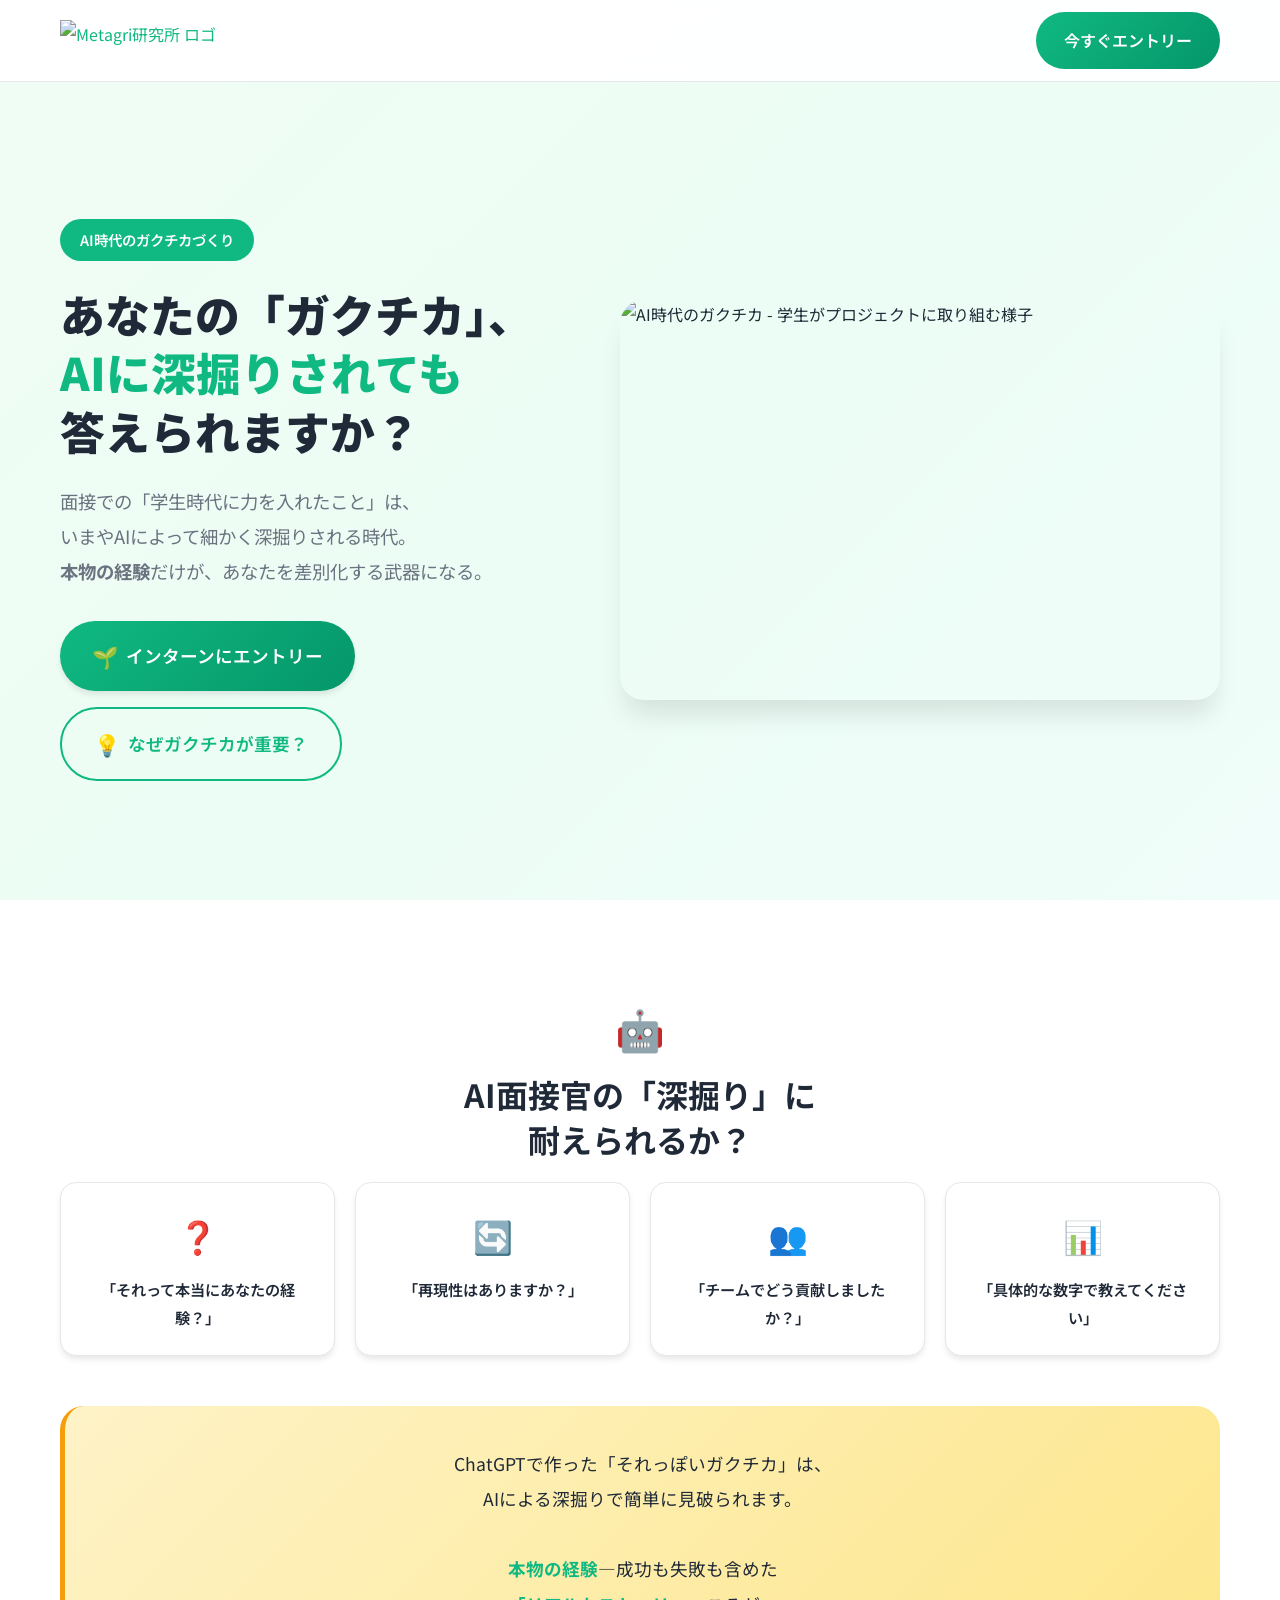
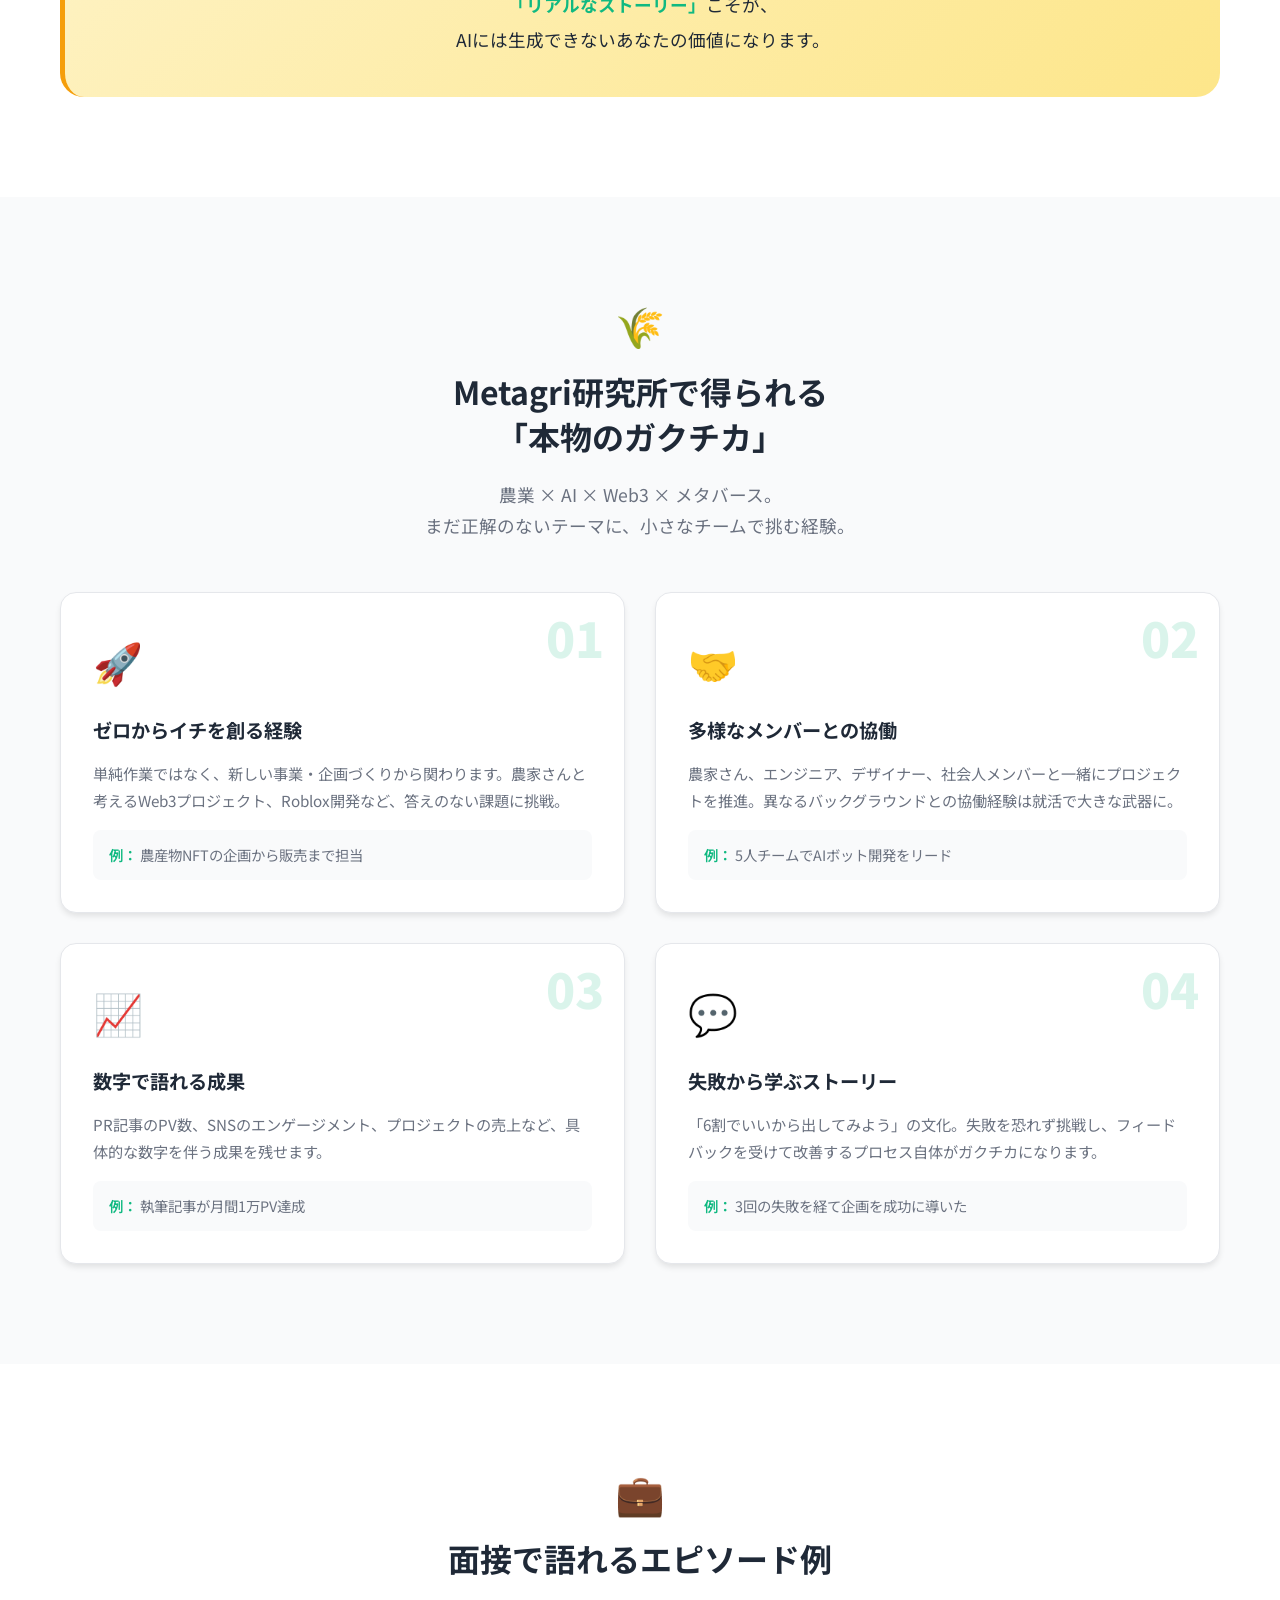
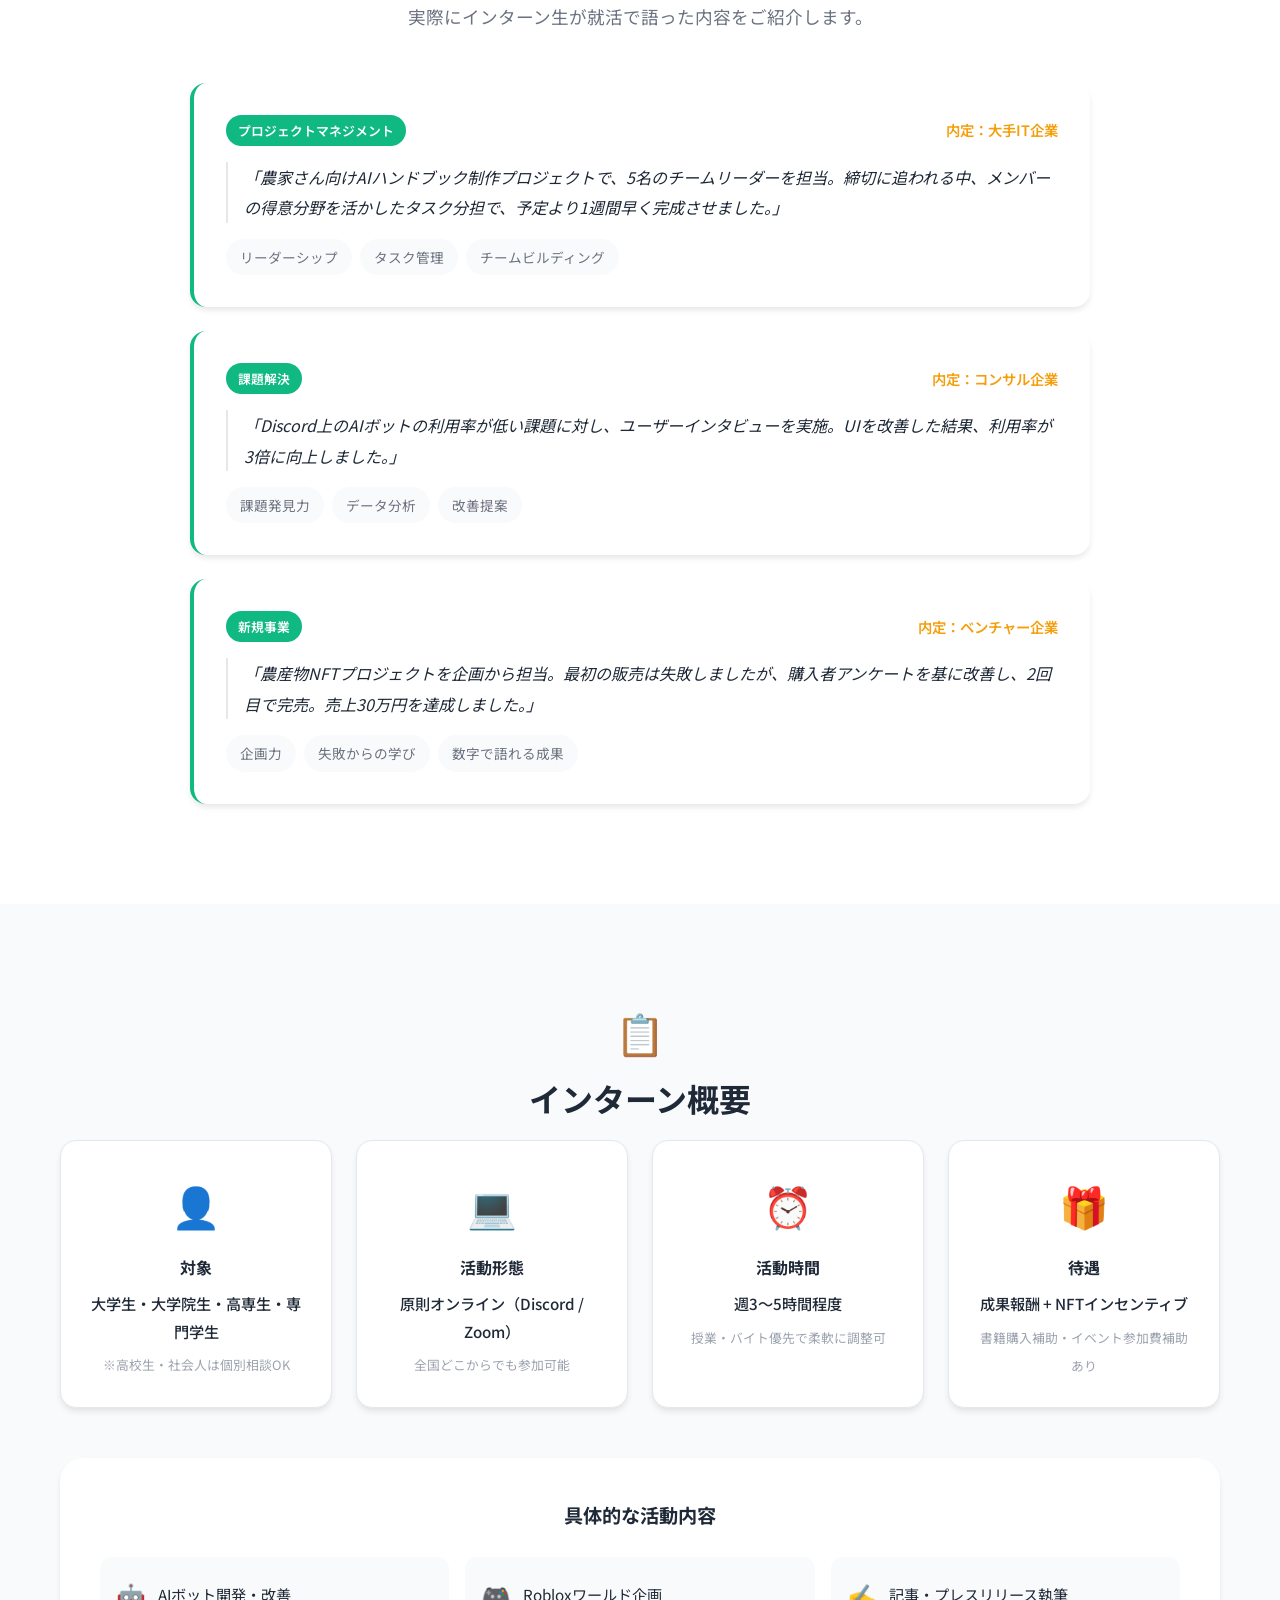
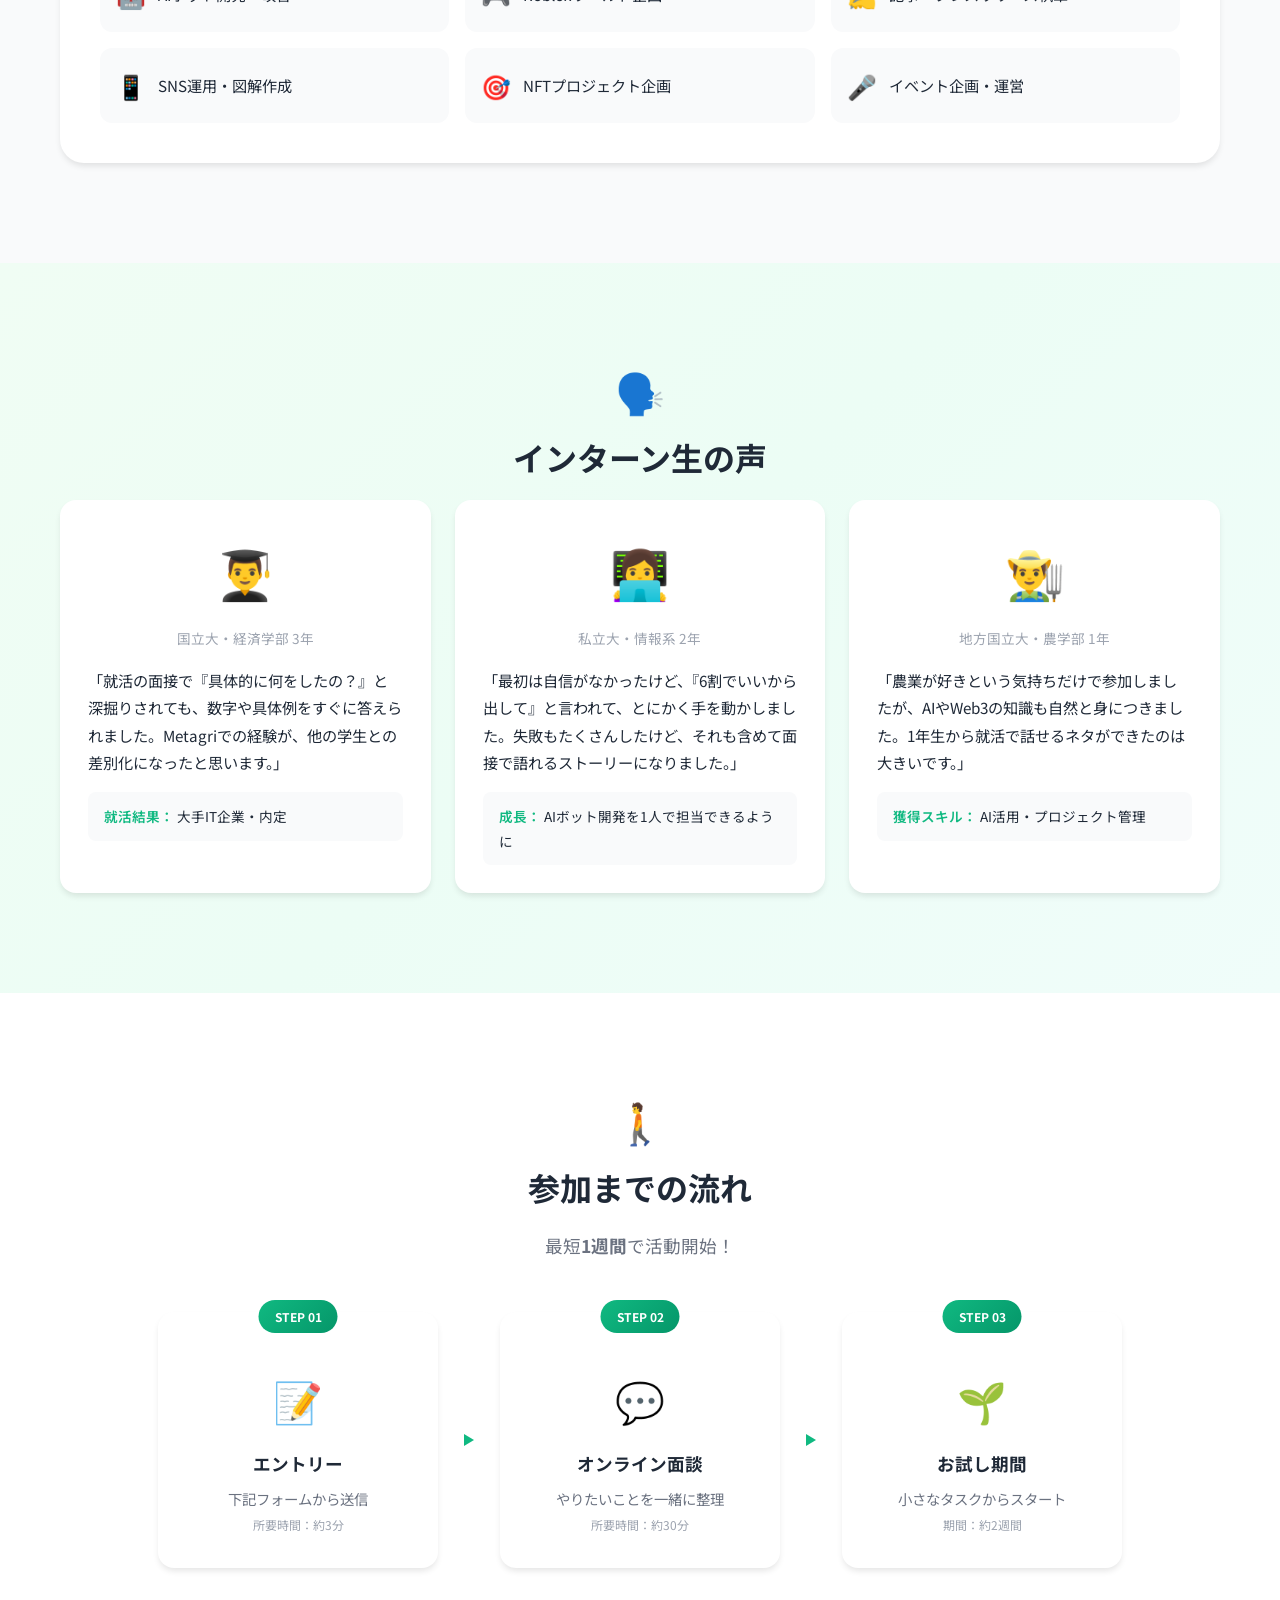
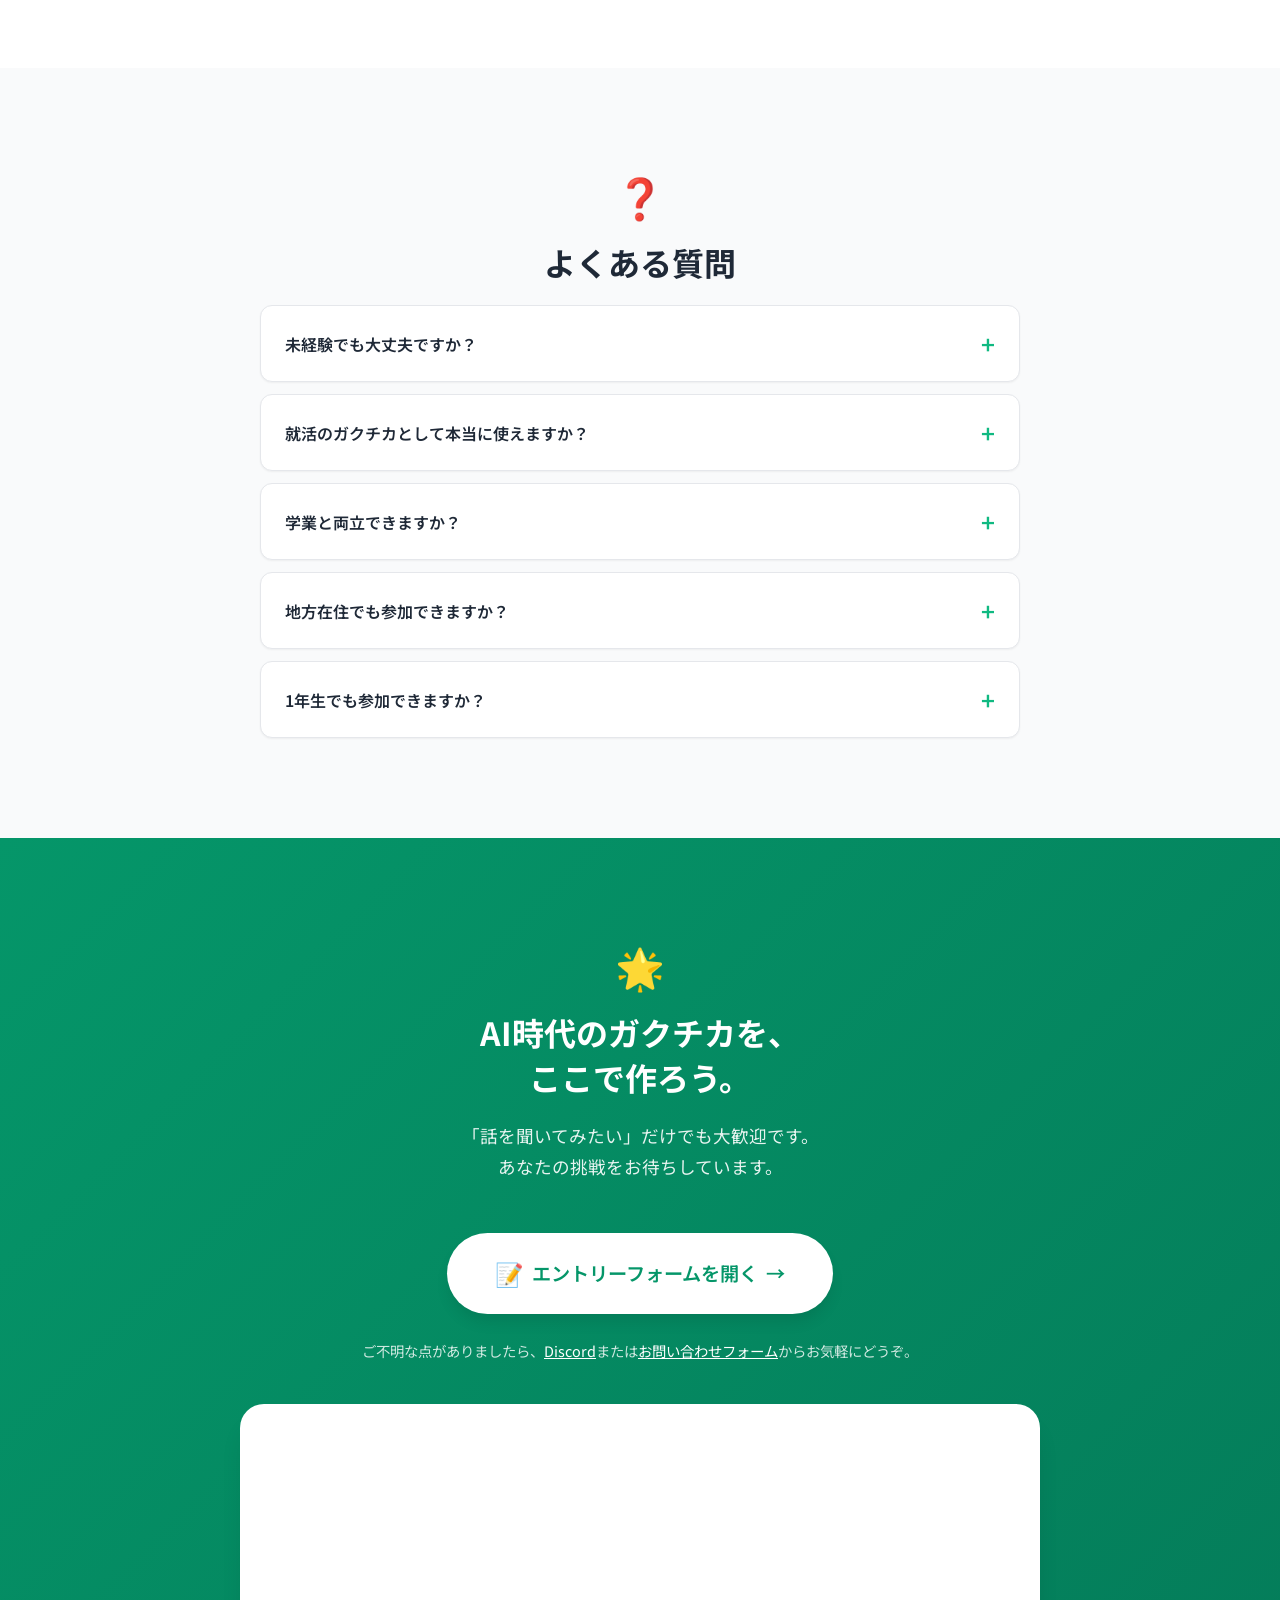
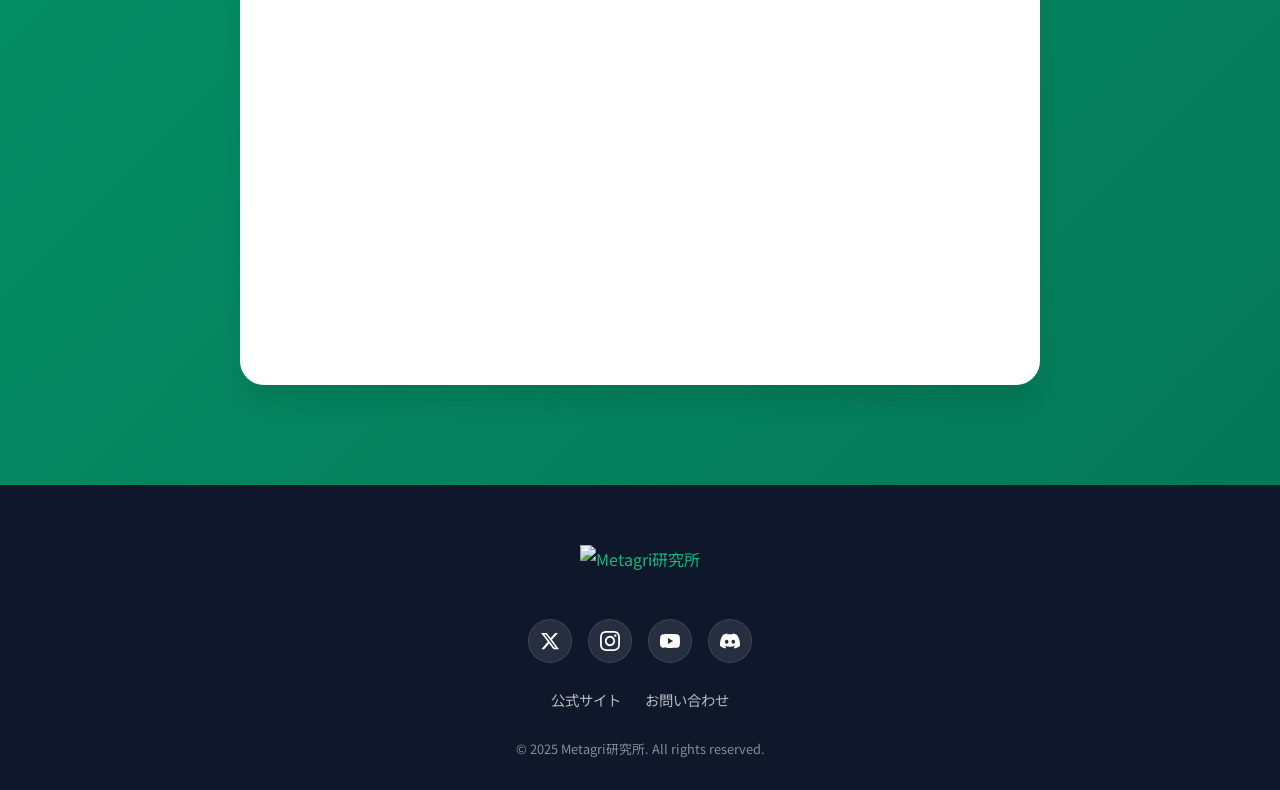
==== commit 7c5dbf75: "Fix hero section centering and add mobile KV image - Wrap hero content in container for proper cente" ====
--- a/gakuchika-lp/index.html
+++ b/gakuchika-lp/index.html
@@ -5,6 +5,15 @@
     <meta name="viewport" content="width=device-width, initial-scale=1.0, viewport-fit=cover">
     <meta name="theme-color" content="#10b981">
 
+    <!-- Google tag (gtag.js) -->
+<script async src="https://www.googletagmanager.com/gtag/js?id=G-38Z00T6R86"></script>
+<script>
+  window.dataLayer = window.dataLayer || [];
+  function gtag(){dataLayer.push(arguments);}
+  gtag('js', new Date());
+
+  gtag('config', 'G-38Z00T6R86');
+</script>
     <!-- SEO & Basic Meta -->
     <title>AI時代のガクチカづくり | Metagri研究所インターン</title>
     <meta name="description" content="AIに深掘りされても答えられる「本物のガクチカ」を。農業×AI×Web3の最前線で、成功も失敗も含めたリアルなストーリーを作りませんか？Metagri研究所の実践型インターン募集中。">
@@ -154,37 +163,47 @@
     <main>
         <!-- ヒーローセクション -->
         <section id="hero" class="hero-section">
-            <div class="hero-content">
-                <span class="hero-badge">AI時代のガクチカづくり</span>
-                <h1 class="hero-title">
-                    あなたの「ガクチカ」、<br>
-                    <span class="highlight-text">AIに深掘りされても</span><br>
-                    答えられますか？
-                </h1>
-                <p class="hero-description">
-                    面接での「学生時代に力を入れたこと」は、<br>
-                    いまやAIによって細かく深掘りされる時代。<br>
-                    <strong>本物の経験</strong>だけが、あなたを差別化する武器になる。
-                </p>
-                <div class="hero-buttons">
-                    <a href="#entry" class="btn btn-primary btn-large">
-                        <span class="btn-icon">🌱</span>
-                        インターンにエントリー
-                    </a>
-                    <a href="#why" class="btn btn-outline btn-large">
-                        <span class="btn-icon">💡</span>
-                        なぜガクチカが重要？
-                    </a>
-                </div>
-            </div>
-            <div class="hero-image">
+            <!-- モバイル用縦型KV画像 -->
+            <div class="hero-image-mobile">
                 <img
-                    src="https://metagri-labo.com/wp-content/uploads/2025/12/9a6e4215eaa881688ca42432f5c3610c.jpeg"
-                    alt="AI時代のガクチカ - 学生がプロジェクトに取り組む様子"
-                    width="600"
-                    height="400"
+                    src="http://metagri-labo.com/wp-content/uploads/2025/12/0eadee040bba03b60818938440785862.jpeg"
+                    alt="AI時代のガクチカづくり - Metagri研究所インターン"
                     loading="eager"
                 >
+            </div>
+            <div class="container">
+                <div class="hero-content">
+                    <span class="hero-badge">AI時代のガクチカづくり</span>
+                    <h1 class="hero-title">
+                        あなたの「ガクチカ」、<br>
+                        <span class="highlight-text">AIに深掘りされても</span><br>
+                        答えられますか？
+                    </h1>
+                    <p class="hero-description">
+                        面接での「学生時代に力を入れたこと」は、<br>
+                        いまやAIによって細かく深掘りされる時代。<br>
+                        <strong>本物の経験</strong>だけが、あなたを差別化する武器になる。
+                    </p>
+                    <div class="hero-buttons">
+                        <a href="#entry" class="btn btn-primary btn-large">
+                            <span class="btn-icon">🌱</span>
+                            インターンにエントリー
+                        </a>
+                        <a href="#why" class="btn btn-outline btn-large">
+                            <span class="btn-icon">💡</span>
+                            なぜガクチカが重要？
+                        </a>
+                    </div>
+                </div>
+                <div class="hero-image hero-image-pc">
+                    <img
+                        src="https://metagri-labo.com/wp-content/uploads/2025/12/9a6e4215eaa881688ca42432f5c3610c.jpeg"
+                        alt="AI時代のガクチカ - 学生がプロジェクトに取り組む様子"
+                        width="600"
+                        height="400"
+                        loading="eager"
+                    >
+                </div>
             </div>
         </section>
 
--- a/gakuchika-lp/style.css
+++ b/gakuchika-lp/style.css
@@ -253,8 +253,15 @@
     min-height: 100vh;
     padding-top: 100px;
     display: flex;
+    flex-direction: column;
     align-items: center;
+    justify-content: center;
     background: var(--gradient-hero);
+}
+
+/* モバイル用縦型KV画像（PC非表示） */
+.hero-image-mobile {
+    display: none;
 }
 
 .hero-section .container {
@@ -263,6 +270,7 @@
     gap: 60px;
     align-items: center;
     max-width: 1200px;
+    width: 100%;
     margin: 0 auto;
     padding: 40px 20px;
 }
@@ -1072,12 +1080,410 @@
 }
 
 /* --------------------------------------------------------------------------
-   Utilities
-   -------------------------------------------------------------------------- */
-@media (max-width: 768px) {
+   Comprehensive Mobile Styles
+   -------------------------------------------------------------------------- */
+
+/* Tablet (max-width: 968px) */
+@media (max-width: 968px) {
     .hero-section {
         min-height: auto;
-        padding: 100px 0 60px;
+        padding: 70px 0 40px;
+    }
+
+    /* モバイル用KV画像を表示 */
+    .hero-image-mobile {
+        display: block;
+        width: 100%;
+        padding: 0 16px;
+        margin-bottom: 24px;
+    }
+
+    .hero-image-mobile img {
+        width: 100%;
+        height: auto;
+        border-radius: var(--radius-xl);
+        box-shadow: var(--shadow-xl);
+    }
+
+    /* PC用KV画像を非表示 */
+    .hero-image-pc {
+        display: none;
+    }
+
+    .hero-section .container {
+        grid-template-columns: 1fr;
+        gap: 30px;
+        padding: 20px;
+    }
+
+    .hero-title {
+        font-size: 1.8rem;
+        line-height: 1.4;
+    }
+
+    .hero-description {
+        font-size: 1rem;
+    }
+
+    .hero-description br {
+        display: none;
+    }
+
+    .hero-buttons {
+        flex-direction: column;
+        width: 100%;
+    }
+
+    .hero-buttons .btn {
+        width: 100%;
+        justify-content: center;
+    }
+
+    .section-lead br {
+        display: none;
+    }
+}
+
+/* Mobile (max-width: 768px) */
+@media (max-width: 768px) {
+    html {
+        font-size: 15px;
+    }
+
+    .section {
+        padding: 50px 0;
+    }
+
+    .container {
+        padding: 0 16px;
+    }
+
+    /* Header */
+    .site-header {
+        padding: 10px 0;
+    }
+
+    .header-container {
+        padding: 0 16px;
+    }
+
+    .logo-image {
+        height: 32px;
+    }
+
+    .btn-header {
+        padding: 8px 16px;
+        font-size: 0.8rem;
+    }
+
+    /* Hero */
+    .hero-section {
+        padding: 70px 0 40px;
+    }
+
+    .hero-badge {
+        font-size: 0.85rem;
+        padding: 6px 16px;
+        margin-bottom: 16px;
+    }
+
+    .hero-title {
+        font-size: 1.6rem;
+        margin-bottom: 16px;
+    }
+
+    .hero-description {
+        font-size: 0.95rem;
+        margin-bottom: 24px;
+        line-height: 1.8;
+    }
+
+    /* Buttons */
+    .btn {
+        padding: 12px 24px;
+        font-size: 0.95rem;
+    }
+
+    .btn-large {
+        padding: 14px 28px;
+        font-size: 1rem;
+    }
+
+    .btn-xl {
+        padding: 16px 32px;
+        font-size: 1rem;
+    }
+
+    /* Section Titles */
+    .section-title {
+        font-size: 1.4rem;
+        margin-bottom: 16px;
+    }
+
+    .title-icon {
+        font-size: 2rem;
+        margin-bottom: 12px;
+    }
+
+    .section-lead {
+        font-size: 0.95rem;
+        margin-bottom: 30px;
+    }
+
+    /* AI Questions */
+    .ai-questions {
+        gap: 12px;
+        margin-bottom: 30px;
+    }
+
+    .question-card {
+        padding: 16px;
+    }
+
+    .question-icon {
+        font-size: 1.5rem;
+        margin-bottom: 8px;
+    }
+
+    .question-text {
+        font-size: 0.85rem;
+    }
+
+    /* Insight Box */
+    .insight-box {
+        padding: 24px 20px;
+        border-radius: var(--radius-lg);
+    }
+
+    .insight-text {
+        font-size: 0.95rem;
+        line-height: 1.8;
+    }
+
+    .insight-text br {
+        display: none;
+    }
+
+    /* Experience Cards */
+    .experience-card {
+        padding: 24px 20px;
+    }
+
+    .exp-number {
+        font-size: 2.5rem;
+        top: 15px;
+        right: 15px;
+    }
+
+    .exp-icon {
+        font-size: 2rem;
+        margin-bottom: 12px;
+    }
+
+    .experience-card h3 {
+        font-size: 1.1rem;
+    }
+
+    .experience-card p {
+        font-size: 0.9rem;
+    }
+
+    .exp-example {
+        padding: 10px 14px;
+        font-size: 0.85rem;
+    }
+
+    /* Episode Cards */
+    .episode-card {
+        padding: 20px 16px;
+    }
+
+    .episode-header {
+        flex-direction: column;
+        align-items: flex-start;
+        gap: 8px;
+    }
+
+    .episode-quote {
+        font-size: 0.9rem;
+        padding-left: 12px;
+    }
+
+    .point-item {
+        font-size: 0.8rem;
+        padding: 5px 12px;
+    }
+
+    /* Overview */
+    .overview-card {
+        padding: 20px 16px;
+    }
+
+    .ov-icon {
+        font-size: 2rem;
+        margin-bottom: 8px;
+    }
+
+    .overview-card h3 {
+        font-size: 0.95rem;
+    }
+
+    .overview-card p {
+        font-size: 0.9rem;
+    }
+
+    /* Activities */
+    .activities-section {
+        padding: 24px 16px;
+        border-radius: var(--radius-lg);
+    }
+
+    .activities-title {
+        font-size: 1.1rem;
+        margin-bottom: 16px;
+    }
+
+    .activity-item {
+        padding: 12px;
+        gap: 10px;
+    }
+
+    .act-icon {
+        font-size: 1.3rem;
+    }
+
+    .act-text {
+        font-size: 0.9rem;
+    }
+
+    /* Voices */
+    .voice-card {
+        padding: 20px 16px;
+    }
+
+    .voice-avatar {
+        font-size: 2.5rem;
+        margin-bottom: 8px;
+    }
+
+    .voice-meta {
+        font-size: 0.8rem;
+        margin-bottom: 12px;
+    }
+
+    .voice-comment {
+        font-size: 0.9rem;
+        margin-bottom: 12px;
+    }
+
+    .voice-result {
+        padding: 10px 12px;
+        font-size: 0.8rem;
+    }
+
+    /* Flow Steps */
+    .step {
+        padding: 24px 16px;
+    }
+
+    .step-icon {
+        font-size: 2rem;
+        margin: 16px 0 10px;
+    }
+
+    .step h3 {
+        font-size: 1rem;
+    }
+
+    .step p {
+        font-size: 0.85rem;
+    }
+
+    /* FAQ */
+    .faq-question {
+        padding: 16px;
+        font-size: 0.95rem;
+    }
+
+    .faq-icon {
+        font-size: 1.3rem;
+    }
+
+    .faq-answer p {
+        padding: 0 16px 16px;
+        font-size: 0.9rem;
+    }
+
+    /* CTA */
+    .cta-note {
+        font-size: 0.85rem;
+        margin-bottom: 30px;
+    }
+
+    .iframe-wrapper {
+        padding: 12px;
+        border-radius: var(--radius-lg);
+    }
+
+    /* Footer */
+    .site-footer {
+        padding: 40px 0 20px;
+    }
+
+    .footer-logo-img {
+        height: 40px;
+    }
+
+    .social-links {
+        gap: 12px;
+        margin-bottom: 20px;
+    }
+
+    .social-icon {
+        width: 40px;
+        height: 40px;
+    }
+
+    .social-icon svg {
+        width: 18px;
+        height: 18px;
+    }
+
+    .footer-links {
+        flex-direction: column;
+        gap: 12px;
+    }
+
+    .copyright {
+        font-size: 0.75rem;
+    }
+}
+
+/* Small Mobile (max-width: 480px) */
+@media (max-width: 480px) {
+    html {
+        font-size: 14px;
+    }
+
+    .hero-title {
+        font-size: 1.4rem;
+    }
+
+    .section-title {
+        font-size: 1.3rem;
+    }
+
+    .insight-box {
+        padding: 20px 16px;
+    }
+
+    .btn-xl {
+        padding: 14px 24px;
+        font-size: 0.95rem;
+    }
+
+    .step-arrow {
+        margin: 8px 0;
     }
 }
 
